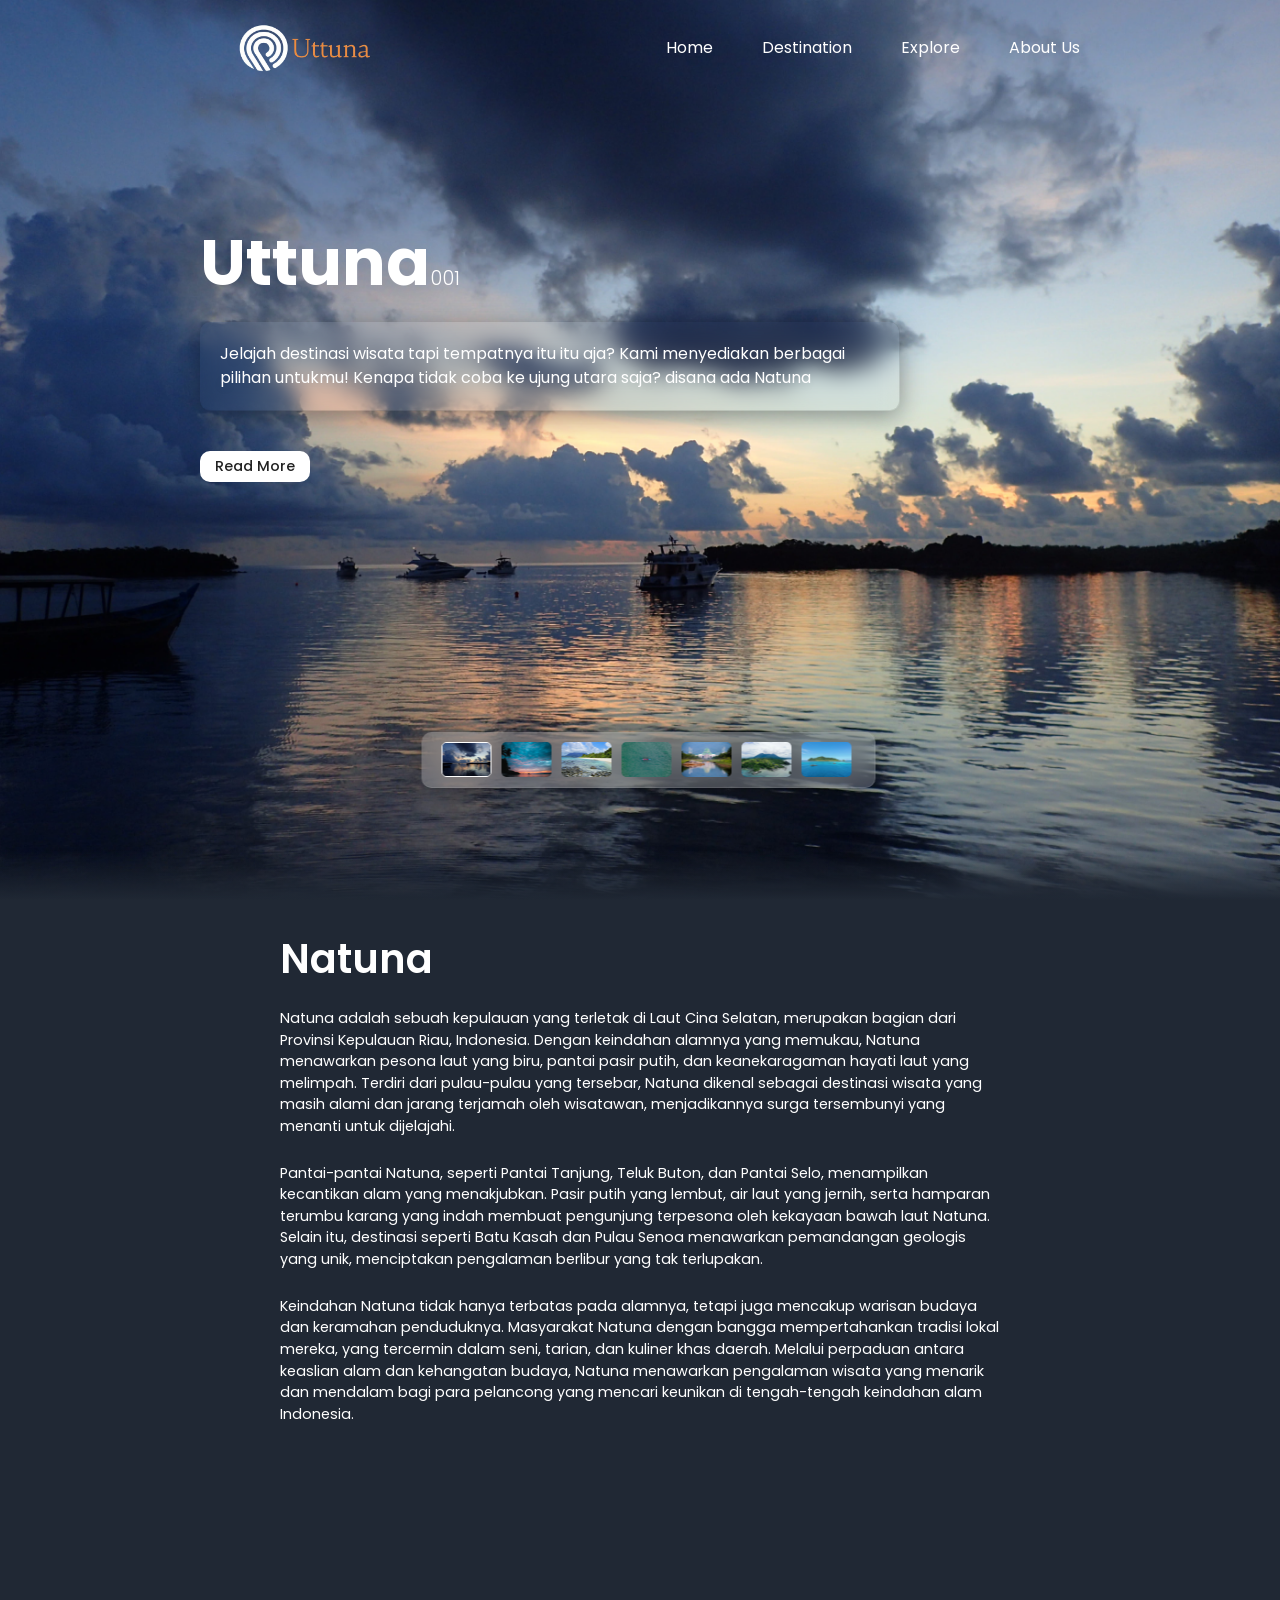
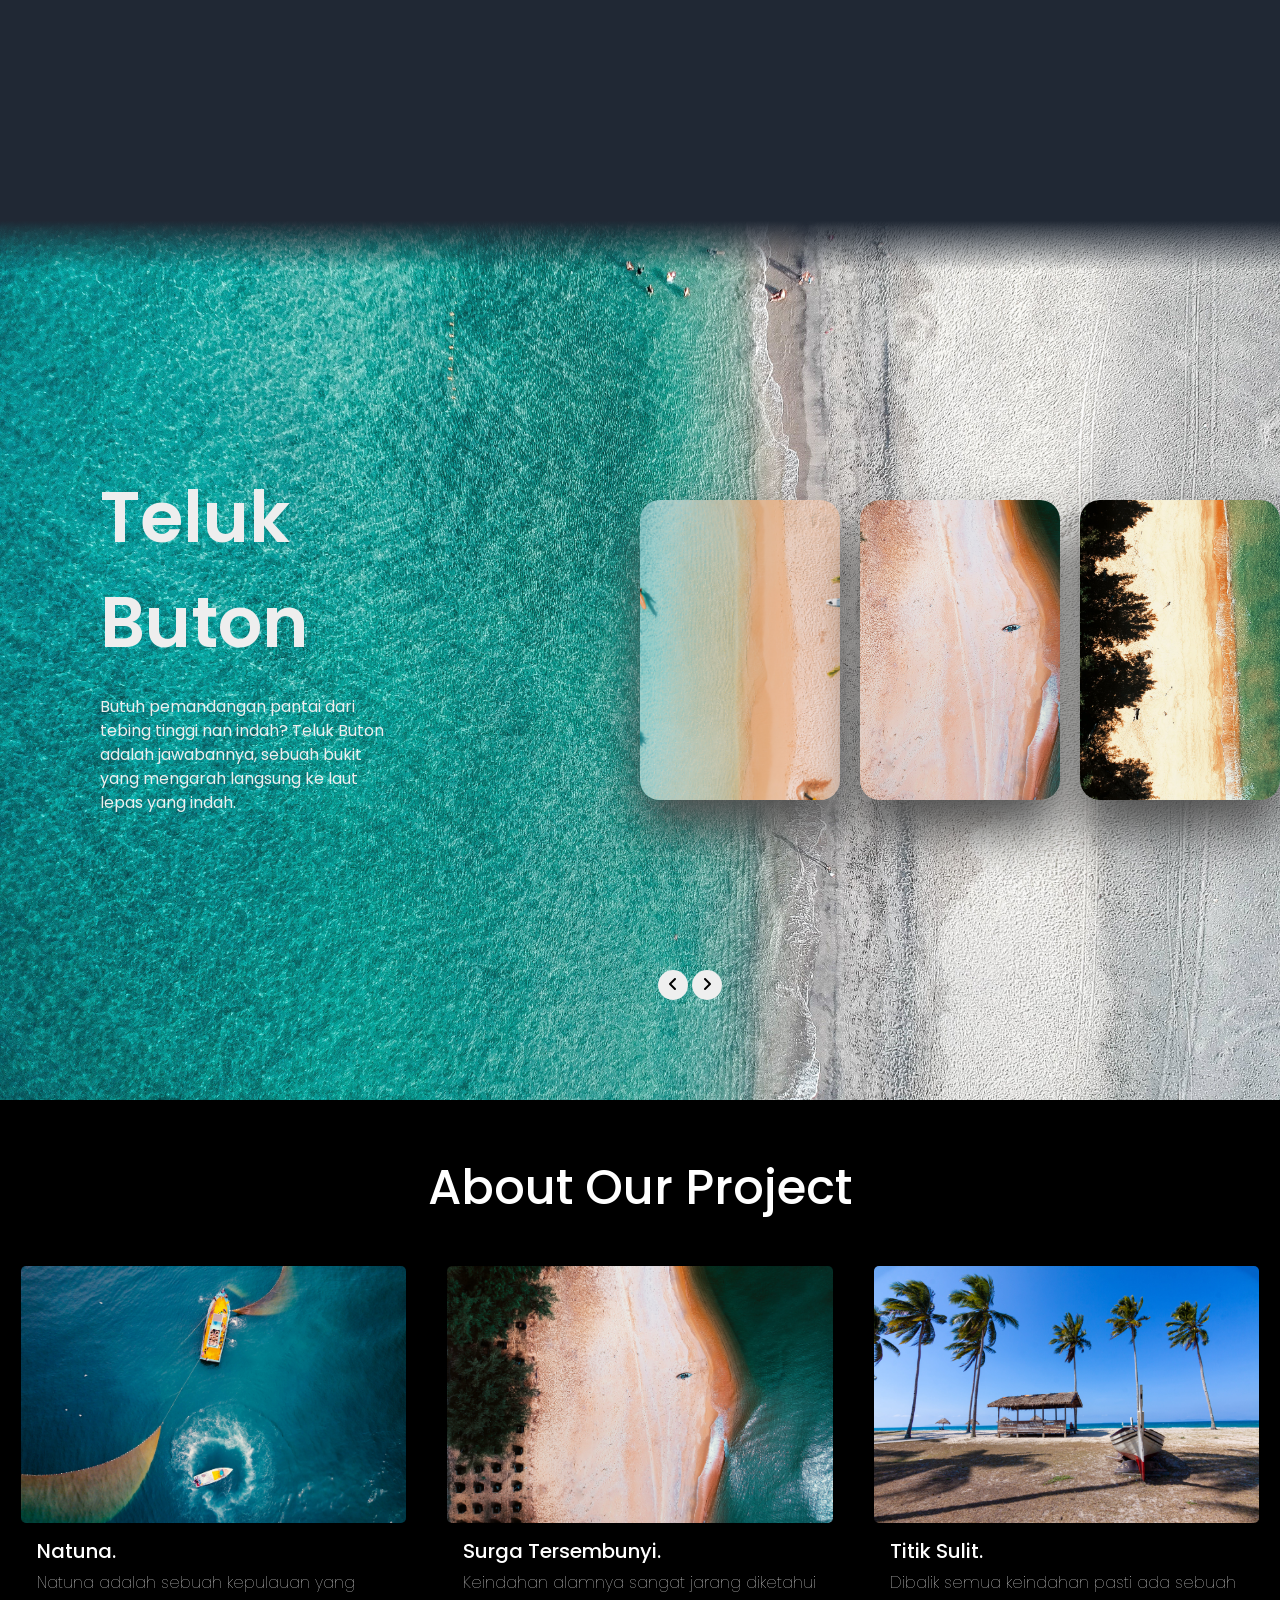
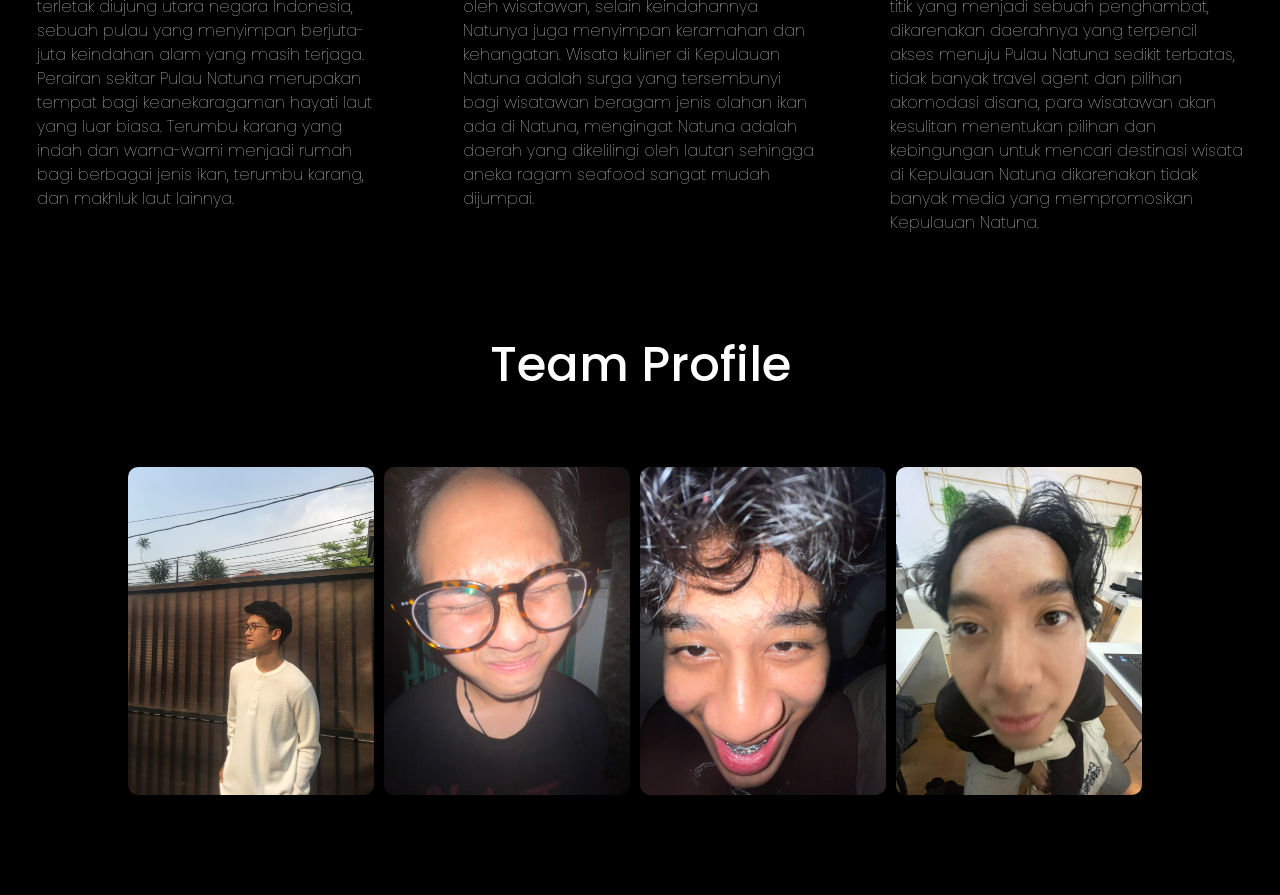
==== index.html @ 98a66346 "ubah button destination" ====
<!DOCTYPE html>
<html lang="en">
  <head>
    <meta charset="UTF-8" />
    <meta http-equiv="X-UA-Compatible" content="IE=edge" />
    <meta name="viewport" content="width=device-width, initial-scale=1.0" />
    <link href="CSS/style.css" rel="stylesheet" />
    <link rel="stylesheet" href="./CSS/destination.css" />
    <link rel="stylesheet" href="./CSS/aboutUs.css" />
    <link
      rel="stylesheet"
      href="https://unicons.iconscout.com/release/v4.0.8/css/line.css"
    />
    <link rel="stylesheet" href="CSS/swiper-bundle.min.css" />
    <link
      href="https://cdn.jsdelivr.net/npm/bootstrap@5.3.2/dist/css/bootstrap.min.css"
      rel="stylesheet"
      integrity="sha384-T3c6CoIi6uLrA9TneNEoa7RxnatzjcDSCmG1MXxSR1GAsXEV/Dwwykc2MPK8M2HN"
      crossorigin="anonymous"
    />
    <!-- Font Alfath -->
    <link
      href="https://fonts.googleapis.com/css2?family=Poppins:wght@200;300;500;700&display=swap"
      rel="stylesheet"
    />
    <!-- Font -->
    <!-- Icon Alfath -->
    <link
      rel="stylesheet"
      href="https://cdnjs.cloudflare.com/ajax/libs/font-awesome/6.4.2/css/all.min.css"
    />
    <!--Icon  -->

    <title>Document</title>
  </head>
  <body>
    <container>
      <header>
        <div class="nav-bar">
          <a href="" class="logo"><img src="./img/logo.png" /></a>
          <div class="navigation">
            <div class="nav-items">
              <i class="uil uil-times nav-close-btn"></i>
              <a href="#"><i class="uil uil-home"></i>Home</a>
              <a href="#about2"><i class="uil uil-compass"></i>Destination</a>
              <a href="#"
                ><i class="uil uil-document-layout-left"></i>Explore</a
              >
              <a href="#about3"><i class="uil uil-info-circle"></i>About Us</a>
            </div>
          </div>
          <i class="uil uil-apps nav-menu-btn"></i>
        </div>
      </header>

      <section class="home">
        <div class="media-icons">
          <a href=""><i class="uil uil-facebook-f"></i></a>
          <a href=""><i class="uil uil-instagram"></i></a>
          <a href=""><i class="uil uil-twitter"></i></a>
        </div>

        <div class="swiper bg-slider">
          <div class="swiper-wrapper">
            <div class="swiper-slide">
              <img src="images/GambarHome1.png" alt="" />
              <div class="text-content">
                <h2 class="title">Uttuna<span>001</span></h2>
                <p>
                  Jelajah destinasi wisata tapi tempatnya itu itu aja? Kami
                  menyediakan berbagai pilihan untukmu! Kenapa tidak coba ke
                  ujung utara saja? disana ada Natuna
                </p>
                <button class="read-btn">
                  Read More <i class="uil uil-arrow-right"></i>
                </button>
              </div>
            </div>
            <div class="swiper-slide dark-layer">
              <img src="images/GambarHome2.png" alt="" />
              <div class="text-content">
                <h2 class="title">Uttuna<span>002</span></h2>
                <p>
                  Keajaiban Pulau Natuna Selamat datang di destinasi ajaib yang
                  tersembunyi di Indonesia, Pulau Natuna! Dikelilingi oleh
                  keindahan alam yang luar biasa, Natuna menawarkan pesona laut
                  biru yang jernih, pantai pasir putih yang memikat, dan
                  kehidupan bawah laut yang mengagumkan. Jelajahi keindahan
                  taman laut yang kaya, bersnorkeling di terumbu karang
                  warna-warni, dan nikmati matahari terbenam yang memukau di
                  sepanjang garis pantai. Natuna tidak hanya destinasi
                  pariwisata, tetapi juga surga yang menanti untuk dijelajahi
                </p>
                <button class="read-btn">
                  Read More <i class="uil uil-arrow-right"></i>
                </button>
              </div>
            </div>
            <div class="swiper-slide dark-layer">
              <img src="images/GambarHome3.png" alt="" />
              <div class="text-content">
                <h2 class="title">Uttuna<span>003</span></h2>
                <p>
                  Natuna tidak hanya dikenal karena kecantikan alamnya, tetapi
                  juga karena keanekaragaman budayanya yang kaya. Sambutlah
                  keramahan penduduk setempat yang ramah, dan temukan
                  tradisi-tradisi unik mereka melalui festival dan pertunjukan
                  lokal. Dalam perjalanan Anda, jangan lewatkan kesempatan untuk
                  mencicipi kuliner khas Natuna, yang memadukan cita rasa lezat
                  dengan bahan-bahan segar dari laut dan daratan.
                </p>
                <button class="read-btn">
                  Read More <i class="uil uil-arrow-right"></i>
                </button>
              </div>
            </div>
            <div class="swiper-slide dark-layer">
              <img src="images/GambarHome4.png" alt="" />
              <div class="text-content">
                <h2 class="title">Uttuna<span>003</span></h2>
                <p>
                  Bagi para petualang sejati, Natuna menyediakan pulau-pulau
                  terpencil yang menantang untuk dijelajahi. Trekking melalui
                  hutan belantara yang subur, menikmati pemandangan panorama
                  dari puncak bukit, atau berkemah di tepi pantai yang sunyi
                  adalah pengalaman yang tak terlupakan di Natuna. Pulau-pulau
                  terpencil ini memungkinkan Anda untuk terhubung secara
                  langsung dengan alam dan menikmati ketenangan yang sulit
                  ditemukan di tempat lain.
                </p>
                <button class="read-btn">
                  Read More <i class="uil uil-arrow-right"></i>
                </button>
              </div>
            </div>
            <div class="swiper-slide dark-layer">
              <img src="images/GambarHome5.png" alt="" />
              <div class="text-content">
                <h2 class="title">Uttuna<span>003</span></h2>
                <p>
                  Natuna memegang teguh prinsip ekowisata yang bertanggung
                  jawab. Kami berkomitmen untuk melestarikan keindahan alam dan
                  keanekaragaman hayati di wilayah ini. Dukung upaya pelestarian
                  kami dengan ikut serta dalam kegiatan-kegiatan lingkungan,
                  seperti penanaman pohon, pembersihan pantai, dan pengamatan
                  satwa liar. Dengan bersatu tangan, kita dapat menjaga Natuna
                  tetap indah untuk generasi mendatang.
                </p>
                <button class="read-btn">
                  Read More <i class="uil uil-arrow-right"></i>
                </button>
              </div>
            </div>
            <div class="swiper-slide dark-layer">
              <img src="images/GambarHome6.png" alt="" />
              <div class="text-content">
                <h2 class="title">Uttuna<span>003</span></h2>
                <p>
                  Nikmati kenyamanan dan keindahan sekaligus dengan akomodasi
                  yang berkualitas di Natuna. Berbagai pilihan penginapan, mulai
                  dari resort mewah hingga homestay yang ramah, menyediakan
                  fasilitas modern yang memanjakan pengunjung. Bangun dengan
                  pemandangan laut yang menakjubkan, dan lepaskan penat dengan
                  suasana damai pulau yang menenangkan. Natuna menawarkan
                  liburan yang tak terlupakan bagi semua jenis wisatawan.
                </p>
                <button class="read-btn">
                  Read More <i class="uil uil-arrow-right"></i>
                </button>
              </div>
            </div>
            <!-- <div class="swiper-slide dark-layer">
                        <img src="images/GambarHome7.png" alt=""/>
                            <div class="text-content">
                                <h2 class="title">Uttuna<span>003</span></h2>
                                <p>Lorem ipsum dolor sit amet consectetur adipisicing elit. Obcaecati, 
                                    repellendus doloribus quisquam iste, nemo culpa corporis debitis quam,
                                    natus quasi tempora sequi amet itaque nulla repudiandae. Eius earum eligendi dolorum!
                                </p>
                                <button class="read-btn">Read More <i class="uil uil-arrow-right"></i></button>
                            </div>
                    </div> -->
            <div class="swiper-slide dark-layer">
              <img src="images/GambarHome8.png" alt="" />
              <div class="text-content">
                <h2 class="title">Uttuna<span>003</span></h2>
                <p>
                  Natuna bukan hanya destinasi wisata yang eksotis tetapi juga
                  menjadi jembatan budaya yang menghubungkan kekayaan Timur dan
                  Barat. Terletak strategis di jalur pelayaran internasional,
                  Natuna telah menjadi pusat pertemuan berbagai budaya dari
                  berbagai belahan dunia. Ini tercermin dalam seni, musik, dan
                  tradisi lokal yang mencerminkan perpaduan harmonis antara
                  warisan maritim dan pengaruh luar. Selamatkan momen dengan
                  berfoto di titik temu Garis Khatulistiwa, mengingatkan kita
                  pada letak geografis yang unik dan menakjubkan Natuna sebagai
                  tempat yang unik dan semakin terkenal sebagai destinasi wisata
                  penuh inspirasi.
                </p>
                <button class="read-btn">
                  Read More <i class="uil uil-arrow-right"></i>
                </button>
              </div>
            </div>
          </div>
        </div>

        <div class="bg-slider-thumbs">
          <div class="swiper-wrapper thumbs-container">
            <img src="images/GambarHome1.png" class="swiper-slide" alt="" />
            <img src="images/GambarHome2.png" class="swiper-slide" alt="" />
            <img src="images/GambarHome3.png" class="swiper-slide" alt="" />
            <img src="images/GambarHome4.png" class="swiper-slide" alt="" />
            <img src="images/GambarHome5.png" class="swiper-slide" alt="" />
            <img src="images/GambarHome6.png" class="swiper-slide" alt="" />
            <!-- <img src="images/GambarHome7.png" class="swiper-slide" alt=""> -->
            <img src="images/GambarHome8.png" class="swiper-slide" alt="" />
          </div>
        </div>
      </section>

      <!--  -->
      <section class="about section">
        <h2>Natuna</h2>
        <p>
          Natuna adalah sebuah kepulauan yang terletak di Laut Cina Selatan,
          merupakan bagian dari Provinsi Kepulauan Riau, Indonesia. Dengan
          keindahan alamnya yang memukau, Natuna menawarkan pesona laut yang
          biru, pantai pasir putih, dan keanekaragaman hayati laut yang
          melimpah. Terdiri dari pulau-pulau yang tersebar, Natuna dikenal
          sebagai destinasi wisata yang masih alami dan jarang terjamah oleh
          wisatawan, menjadikannya surga tersembunyi yang menanti untuk
          dijelajahi.
        </p>

        <p>
          Pantai-pantai Natuna, seperti Pantai Tanjung, Teluk Buton, dan Pantai
          Selo, menampilkan kecantikan alam yang menakjubkan. Pasir putih yang
          lembut, air laut yang jernih, serta hamparan terumbu karang yang indah
          membuat pengunjung terpesona oleh kekayaan bawah laut Natuna. Selain
          itu, destinasi seperti Batu Kasah dan Pulau Senoa menawarkan
          pemandangan geologis yang unik, menciptakan pengalaman berlibur yang
          tak terlupakan.
        </p>

        <p>
          Keindahan Natuna tidak hanya terbatas pada alamnya, tetapi juga
          mencakup warisan budaya dan keramahan penduduknya. Masyarakat Natuna
          dengan bangga mempertahankan tradisi lokal mereka, yang tercermin
          dalam seni, tarian, dan kuliner khas daerah. Melalui perpaduan antara
          keaslian alam dan kehangatan budaya, Natuna menawarkan pengalaman
          wisata yang menarik dan mendalam bagi para pelancong yang mencari
          keunikan di tengah-tengah keindahan alam Indonesia.
        </p>
      </section>

      <!-- Destination -->
      <section id="about2" class="about2 section">
        <div class="containerA">
          <div id="slide">
            <div class="item" style="background-image: url(/img/gbr1.jpg)">
              <div class="content">
                <div class="name">Pantai Tanjung</div>
                <div class="des">
                  Pantai Tanjung adalah salah satu pantai indah di Natuna,
                  pantai yang memiliki ciri khas pasir putih dan air laut yang
                  membiru
                </div>
              </div>
            </div>
            <div class="item" style="background-image: url(/img/gbr2.jpg)">
              <div class="content">
                <div class="name">Teluk Buton</div>
                <div class="des">
                  Butuh pemandangan pantai dari tebing tinggi nan indah? Teluk
                  Buton adalah jawabannya, sebuah bukit yang mengarah langsung
                  ke laut lepas yang indah.
                </div>
              </div>
            </div>
            <div class="item" style="background-image: url(/img/gbr3.jpg)">
              <div class="content">
                <div class="name">Pantai Selo</div>
                <div class="des">
                  Pantai Selo bukan hanya sebuah nama pantai biasa, nama selo
                  diambil dari bahasa "Selow" sangat cocok buat kamu yang butuh
                  selow and chill.
                </div>
              </div>
            </div>
            <div class="item" style="background-image: url(/img/gbr4.jpg)">
              <div class="content">
                <div class="name">Batu Kasah</div>
                <div class="des">
                  Salah satu destinasi wisata geopark yang menjadi pilihan
                  ketika kamu ingnin melihat pemandangan batu indah di hias
                  dengan hamparan laut yang biru.
                </div>
              </div>
            </div>
            <div class="item" style="background-image: url(/img/gbr5.jpg)">
              <div class="content">
                <div class="name">Pulau Senoa</div>
                <div class="des">
                  Melipir sedikit dari kota Ranai dengan menggunakan boat selama
                  30 menit, anda akan menemukan pullau indah berpasir putih,
                  segera nikmati pulau ini sambil meminum air kelapa.
                </div>
              </div>
            </div>
            <div class="item" style="background-image: url(/img/gbr6.jpg)">
              <div class="content">
                <div class="name">Natuna Dive Resort</div>
                <div class="des">
                  Natuna menyimpan banyak keindahan bawah laut, diving dan
                  snorkeling adalah pilihan tepat untuk menikmati pemandangan
                  indah bawah laut Natuna.
                </div>
              </div>
            </div>
            <div class="item" style="background-image: url(/img/gbr9.jpg)">
              <div class="content">
                <div class="name">Pulau Sahi</div>
                <div class="des">
                  Sebuah pulau kecil yang tidak berpenghuni yang memiliki
                  keindahan pasir putih serta terletak ditengah lautan biru yang
                  indah.
                </div>
              </div>
            </div>
            <div class="item" style="background-image: url(/img/gbr8.jpg)">
              <div class="content">
                <div class="name">Teluk Depeh</div>
                <div class="des">
                  Bukit kapur yang memiliki pemandangan langsung kearah lepas
                  pantai dan laut biru yang Indah, paling cocok buat kamu yang
                  pengen nikmatin sore ditemenin sama sunset yang indah.
                </div>
              </div>
            </div>
            <div class="item" style="background-image: url(/img/gbr14.jpg)">
              <div class="content">
                <div class="name">Pelabuhan Penagi</div>
                <div class="des">
                  Tidak hanya pantai dan sunset yang berjodoh namun pelabuhan
                  dan sunset juga bisa bersama, di pelabuhan ini sunset bisa
                  terlihat jelas dan sangat indah.
                </div>
              </div>
            </div>
            <div class="item" style="background-image: url(/img/gbr13.jpg)">
              <div class="content">
                <div class="name">Adiwana Resort</div>
                <div class="des">
                  Adiwana merupakan salah satu resort yang ada di Natuna, sebuah
                  bangunan dengan gaya modern yang dilapisi dengan batu keramik.
                  Akan membuat liburanmu di Natuna semakin berkesan.
                </div>
              </div>
            </div>
          </div>
          <div class="buttons">
            <button id="prev"><i class="fa-solid fa-angle-left"></i></button>
            <button id="next"><i class="fa-solid fa-angle-right"></i></button>
          </div>
        </div>
      </section>
      <!-- About Us fath -->

      <!-- <section class="jumbotron">
            <div class="heading">
            <h1 class="name">Quadeva</h1>
            <h1 class="desc">Software Development Team</h1>
            <p class="jobdesc">Front-End | Back-End | Network Engineer | UI/UX Designer </p>
            </div>
            </section> -->
      <!-- End Header -->

      <!-- About Title -->
      <section id="about3" class="about3">
        <div class="containerB">
          <div class="project">
            <h1>About Our Project</h1>
          </div>
          <!-- End About Title -->

          <!-- About Background -->
          <div class="card-group bg-black">
            <div class="card bg-black text-white">
              <img src="/img/gbr6.jpg" class="card-img" alt="..." />
              <div class="card-body">
                <h5 class="card-title">Natuna.</h5>
                <p class="card-text">
                  Natuna adalah sebuah kepulauan yang terletak diujung utara
                  negara Indonesia, sebuah pulau yang menyimpan berjuta-juta
                  keindahan alam yang masih terjaga. Perairan sekitar Pulau
                  Natuna merupakan tempat bagi keanekaragaman hayati laut yang
                  luar biasa. Terumbu karang yang indah dan warna-warni menjadi
                  rumah bagi berbagai jenis ikan, terumbu karang, dan makhluk
                  laut lainnya.
                </p>
              </div>
            </div>
            <div class="card bg-black text-white">
              <img src="img/gbr4.jpg" class="card-img" alt="..." />
              <div class="card-body">
                <h5 class="card-title">Surga Tersembunyi.</h5>
                <p class="card-text">
                  Keindahan alamnya sangat jarang diketahui oleh wisatawan,
                  selain keindahannya Natunya juga menyimpan keramahan dan
                  kehangatan. Wisata kuliner di Kepulauan Natuna adalah surga
                  yang tersembunyi bagi wisatawan beragam jenis olahan ikan ada
                  di Natuna, mengingat Natuna adalah daerah yang dikelilingi
                  oleh lautan sehingga aneka ragam seafood sangat mudah
                  dijumpai.
                </p>
              </div>
            </div>
            <div class="card bg-black text-white">
              <img src="/img/gbr7.jpg" class="card-img" alt="..." />
              <div class="card-body">
                <h5 class="card-title">Titik Sulit.</h5>
                <p class="card-text">
                  Dibalik semua keindahan pasti ada sebuah titik yang menjadi
                  sebuah penghambat, dikarenakan daerahnya yang terpencil akses
                  menuju Pulau Natuna sedikit terbatas, tidak banyak travel
                  agent dan pilihan akomodasi disana, para wisatawan akan
                  kesulitan menentukan pilihan dan kebingungan untuk mencari
                  destinasi wisata di Kepulauan Natuna dikarenakan tidak banyak
                  media yang mempromosikan Kepulauan Natuna.
                </p>
              </div>
            </div>
          </div>
          <!-- About Project Ending -->

          <div class="profile">
            <h1>Team Profile</h1>
          </div>
          <div class="card-container">
            <div class="slide-container">
              <div class="slide-content">
                <div class="card-wrapper">
                  <div class="kartu">
                    <div class="image-content">
                      <span class="overlay"></span>

                      <div class="card-image">
                        <img src="img/al.jpg" alt="" class="kartu-image" />
                      </div>
                    </div>

                    <div class="card-cont">
                      <h2 class="nama">Alfath Rizanatul Ikhsan</h2>
                      <p class="deskripsi fath">
                        Project Manager | Manager muda berusia 20 tahun yang
                        sedang melaksanakan sekolah program sarjana S1 di
                        Universitas Islam Indonesia
                      </p>
                    </div>
                  </div>
                </div>
              </div>
              <div class="slide-content">
                <div class="card-wrapper">
                  <div class="kartu">
                    <div class="image-content">
                      <span class="overlay"></span>

                      <div class="card-image">
                        <img
                          src="img/1687630241199.jpg "
                          alt=""
                          class="kartu-image"
                        />
                      </div>
                    </div>

                    <div class="card-cont">
                      <h2 class="nama">Pandu Nur Afi Dewanto</h2>
                      <p class="deskripsi pandu">
                        Front-End Developer | Developer muda yang memiliki
                        kompetensi di bidang front-end, yang juga merupakan
                        seorang musisi, saat ini sedang melaksanakan program
                        sarjana S1 di Universitas Islam Indonesia
                      </p>
                    </div>
                  </div>
                </div>
              </div>
              <div class="slide-content">
                <div class="card-wrapper">
                  <div class="kartu">
                    <div class="image-content">
                      <span class="overlay"></span>

                      <div class="card-image">
                        <img
                          src="img/IMG_0891.jpg"
                          alt=""
                          class="kartu-image"
                        />
                      </div>
                    </div>

                    <div class="card-cont">
                      <h2 class="nama">Rakeen Arie Alireza</h2>
                      <p class="deskripsi raken">
                        Back-End Developer | Seorang developer muda spesialis
                        database asal Yogyakarta dan sedang melaksanakan program
                        sarjana S1 di Universitas Islam Indonesia
                      </p>
                    </div>
                  </div>
                </div>
              </div>
              <div class="slide-content">
                <div class="card-wrapper">
                  <div class="kartu">
                    <div class="image-content">
                      <span class="overlay"></span>

                      <div class="card-image">
                        <img src="img/bi.jpg" alt="" class="kartu-image" />
                      </div>
                    </div>

                    <div class="card-cont">
                      <h2 class="nama">M. Khalil Halabi</h2>
                      <p class="deskripsi abi">
                        Network Engineer | Mahasiswa Informatika spesialis
                        networking sekaligus ketua angkatan yang sedang
                        melaksanakan sekolah program sarjana S1 di Universitas
                        Islam Indonesia
                      </p>
                    </div>
                  </div>
                </div>
              </div>
            </div>
          </div>
        </div>
      </section>
    </container>

    <script src="js/swiper-bundle.min.js"></script>
    <script src="js/main.js"></script>
    <!-- Js fath -->
    <script src="/js/destination.js"></script>
    <!--  -->

    <!-- JS -->
    <script src="js/aboutUs.js"></script>
  </body>
</html>
---- CSS/style.css ----
* {
  margin: 0;
  padding: 0;
  box-sizing: border-box;
}

html{
  scroll-behavior: smooth
}

/* ==== Google Fonts ==== */
@import url("https://fonts.googleapis.com/css2?family=Poppins:ital,wght@0,100;0,200;0,300;0,400;0,500;0,600;0,700;0,800;0,900;1,100;1,200;1,300;1,400;1,500;1,600;1,700;1,800;1,900&display=swap");

/* ==== CSS Variable ==== */
:root {
  --white-color: #fff;
  --dark-color: #222;
  --body-bg-color: #fff;
  --section-bg-color: #202834;
  --navigation-item-hover-color: #637ea6;

  --text-shadow: 0 5px 25px rgba(0, 0, 0, 0.1);
  /* custom angka akhir dari 30% */
  --box-shadow: 0 5px 25px rgba(0, 0, 0, 0.363);

  --scroll-bar-color: #fff;
  --scroll-thumb-color: #282f4e;
  --scroll-thumb-hover-color: #454f6b;
}

/* ==== Scroll bar ==== */
/* bisa digunakan bisa tidak !!!!!!!!!!!!!!!! */

::-webkit-scrollbar {
  width: 11px;
  background: var(--scroll-bar-color);
}

::-webkit-scrollbar-thumb {
  width: 100%;
  background: var(--scroll-thumb-color);
  border-radius: 2em;
}

::-webkit-scrollbar-thumb:hover {
  background: var(--scroll-thumb-hover-color);
}

/* ==== Main CSS ==== */
* {
  margin: 0;
  padding: 0;
  box-sizing: border-box;
  font-family: "Poppins", sans-serif;
}

.container {
  display: flex;
  flex-direction: column;
  scroll-snap-type: y mandatory;
  overflow-y: auto;
  height: 100vh;
}

body {
  background: var(--body-bg-color);
}

/* .about section{
    scroll-snap-align: start;
    height: 100vh;
    
} */

section {
  position: relative;

  scroll-snap-align: start;

  /* tambahan untuk snap */
}

.section {
  color: var(--white-color);
  background: var(--section-bg-color);
  padding: 35px 280px;
  transition: 0.3 ease;

  /* tambahan untuk snap */
}

/* ==== Header ==== */
header {
  z-index: 999;
  position: fixed;
  width: 100%;
  height: calc(5rem + 1rem);
  top: 0;
  left: 0;
  display: flex;
  justify-content: center;
  transition: 1.5s ease;
  transition-property: height, background;
}

header.sticky {
  height: calc(2.5rem + 1rem);
  -webkit-backdrop-filter: blur(20px);
  backdrop-filter: blur(20px);
  border-bottom: 1px solid rgba(0, 0, 0, 0.1);
}

header .nav-bar {
  position: relative;
  width: 100%;
  display: flex;
  align-items: center;
  justify-content: space-between;
  padding: 0 200px;
  transition: 0.3s ease;
}
/* ubah di media queries menjadi ada */
.nav-close-btn {
  display: none;
}

.nav-menu-btn {
  display: none;
}

.nav-bar .logo img {
  height: 100px;
}

.nav-bar .logo {
  color: var(--dark-color);
  font-size: 1.8em;
  font-weight: 600;
  letter-spacing: 2px;
  text-transform: uppercase;
  text-decoration: none;
  text-shadow: var(--text-shadow);
}

/* ubah di media queries menjadi putih */
.navigation .nav-items a {
  color: var(--white-color);
  font-size: 1em;
  text-decoration: none;
  text-shadow: var(--text-shadow);
  cursor: pointer;
  transform: translateY(0);
  transition: 0.3s ease;
}

.navigation .nav-items a:hover {
  color: rgba(13, 112, 234, 0.898);
  /* tidak bisa */
  transform: translateX(2px);
  text-shadow: 0 5px 25px rgba(0, 0, 0, 0.1);
  transition: 0.3s ease; /* Tambahkan 's' setelah 0.3 */
}

.navigation .nav-items a i {
  display: none;
}

.navigation .nav-items a:not(:last-child) {
  margin-right: 45px;
}

/* ==== Home ==== */
.home {
  min-height: 100vh;
  /* ubah */
  height: 100vh;
  /* scroll-snap-align: start; */
}

.home:before {
  z-index: 888;
  content: "";
  position: absolute;
  width: 100%;
  height: 50px;
  bottom: 0;
  left: 0;
  background: linear-gradient(transparent, var(--section-bg-color));
}

/* ==== Background slider ==== */
.bg-slider {
  z-index: 777;
  position: relative;
  width: 100%;
  min-height: 100vh;
}

.bg-slider .swiper-slide {
  position: relative;
  width: 100%;
  height: 100vh;
}

.bg-slider .swiper-slide img {
  width: 100%;
  height: 100vh;
  object-fit: cover;
  background-position: center;
  background-size: cover;
  pointer-events: none;
}

.swiper-slide .text-content {
  position: absolute;
  top: 25%;
  color: var(--white-color);
  margin: 0 200px;
  transition: 0.3s ease;
}

.swiper-slide .text-content .title {
  font-size: 4em;
  font-weight: 700;
  text-shadow: var(--text-shadow);
  margin-bottom: 20px;
  transform: translateY(-50px);
  opacity: 0;
}

.swiper-slide-active .text-content .title {
  transform: translateY(0);
  opacity: 1;
  transition: 1s ease;
  transition-delay: 0.3s;
  transition-property: transform, opacity;
}

.swiper-slide .text-content .title span {
  font-size: 0.3em;
  font-weight: 300;
}

.swiper-slide .text-content p {
  max-width: 700px;
  background: rgba(255, 255, 255, 0, 1);
  -webkit-backdrop-filter: blur(10px);
  backdrop-filter: blur(10px);
  text-shadow: var(--text-shadow);
  padding: 20px;
  border-radius: 10px;
  border-bottom: 1px solid rgba(0, 0, 0, 0.1);
  border-right: 1px solid rgba(0, 0, 0, 0.1);
  box-shadow: var(--box-shadow);
  transform: translateX(-80px);
  opacity: 0;
}

.swiper-slide-active .text-content p {
  transform: translateX(0);
  opacity: 1;
  transition: 1s ease;
  transition-delay: 0.3s;
  transition-property: transform, opacity;
}

.swiper-slide .text-content .read-btn {
  border: none;
  outline: none;
  background: var(--white-color);
  color: var(--dark-color);
  font-size: 0.9em;
  font-weight: 500;
  padding: 5px 15px;
  display: flex;
  align-items: center;
  margin-top: 40px;
  border-radius: 10px;
  cursor: pointer;
  transform: translateX(50px);
  opacity: 0;
}

.swiper-slide-active .text-content .read-btn {
  transform: translateX(0);
  opacity: 1;
  transition: 1s ease;
  transition-delay: 0.3s;
  transition-property: transform, opacity;
}

.swiper-slide .text-content .read-btn i {
  font-size: 1.6em;
  transition: 0.3s ease;
}

.swiper-slide .text-content .read-btn:hover i {
  transform: translateX(5px);
}

.dark-layer:before {
  content: "";
  position: absolute;
  width: 100%;
  height: 100vh;
  top: 0;
  left: 0;
  background: rgba(0, 0, 0, 0.2);
}

.bg-slider-thumbs {
  z-index: 777;
  position: absolute;
  bottom: 7em;
  left: 50%;
  transform: translateX(-50%);
  transition: 0.3s ease;
}

.thumbs-container {
  /* custom */
  background: rgba(255, 255, 255, 0.2);
  /* custom */
  -webkit-backdrop-filter: blur(10px);
  backdrop-filter: blur(10px);
  /* custom 3px jadi 1px */
  padding: 10px 1px;
  /* custom */
  padding-left: 15px;
  border-radius: 10px;
  border-bottom: 1px solid rgba(255, 255, 255, 0.1);
  border-right: 1px solid rgba(255, 255, 255, 0.1);
  box-shadow: var(--box-shadow);
  align-content: center;
}

.thumbs-container img {
  width: 50px;
  height: 35px;
  margin: 0 5px;
  border-radius: 5px;
  cursor: pointer;
  transition: 0.4s ease;
}

.thumbs-container img:hover {
  transform: translateY(-3px);
  transition: 0.4s ease;
}

.swiper-slide-thumb-active {
  border: 1px solid var(--white-color);
}

/* Tambahkan ini untuk memberikan style pada thumbnail yang aktif */
.swiper-slide-thumb-active img {
  border: 1px solid var(--white-color);
}

/* ==== Media icons ==== */
.media-icons {
  z-index: 999;
  position: absolute;
  display: flex;
  flex-direction: column;
  top: 50%;
  transform: translateY(-50%);
  margin-left: 90px;
}

.media-icons a {
  color: var(--white-color);
  font-size: 1.7em;
  margin: 10px 0;
}

/* ==== About section ==== */
/* custom */
.about {
  height: 100vh;
  /* scroll-snap-align: start; */
}

.about h2 {
  font-size: 3em;
  font-weight: 600;
}

.about p {
  margin: 25px 0;
}

/* ==== Media queries (max-width: 1100px) ==== */
@media screen and (max-width: 1100px) {
  header .nav-bar {
    padding: 0 50px;
  }

  .section {
    color: var(--white-color);
    background: var(--section-bg-color);
    padding: 25px 50px;
    transition: 0.3s ease;
  }

  .media-icons {
    right: 0;
    margin-right: 50px;
  }

  .swiper-slide.text-content {
    margin: 0 120px 0 50px;
  }

  .bg-slider-thumbs {
    bottom: 3em;
  }

  .nav-menu-btn {
    display: block;
    color: var(--white-color);
  }

  .nav-close-btn {
    display: block;
    color: var(--dark-color);
    position: absolute;
    top: 0;
    right: 0;
    font-size: 1.3em;
    margin: 10px;
    cursor: pointer;
    transition: 0.3 ease;
  }

  .navigation {
    z-index: 99999;
    position: fixed;
    width: 100%;
    height: 100vh;
    top: 0;
    left: 0;
    background: rgba(0, 0, 0, 0.25);
    display: flex;
    justify-content: center;
    align-items: center;
    visibility: hidden;
    opacity: 0;
  }

  .navigation.active {
    transition: 0.3s ease;
    visibility: visible;
    opacity: 1;
  }

  .navigation .nav-items {
    position: relative;
    background: var(--white-color);
    width: 400px;
    max-width: 400px;
    display: grid;
    place-content: center;
    margin: 20px;
    padding: 40px;
    border-radius: 20px;
    box-shadow: var(--box-shadow);
    transform: translateY(-200px);
    transition: 0.3s ease;
  }

  .navigation.active .nav-items {
    transform: translateY(0);
  }

  .navigation .nav-items a {
    color: var(--dark-color);
    font-size: 0.7em;
    margin: 20px 35px;
    transition: 0.3s ease;
  }

  .navigation .nav-items a:hover {
    color: var(--navigation-item-hover-color);
    transition: 0.3s ease;
  }

  .navigation .nav-items a i {
    display: inline-block;
    color: var(--dark-color);
    font-size: 1em;
    margin: 15px 50px;
    transition: 0.3s ease;
  }

  .swiper-slide .text-content .read-btn {
    font-size: 0.9em;
    padding: 5px 15px;
  }

  /* .navigation .nav-items a i{
        color: var(--dark-color);
    } */

  .navigation .nav-items {
    display: inline-block;
    font-size: 1.3em;
    margin-right: 5px;
  }
}

/* ==== Media queries (max-width: 785px) ==== */
@media screen and (max-width: 785px) {
  header .nav-bar {
    padding: 25px 20px;
  }

  .section {
    padding: 25px 20px;
  }

  .media-icons {
    margin-right: 20px;
  }

  .media-icons a {
    font-size: 1.5em;
  }

  .swiper-slide .text-content {
    margin: 0 70px 0 20px;
  }

  .swiper-slide .text-content .title {
    font-size: 3em;
  }

  .swiper-slide .text-content .title span {
    font: 0.35em;
  }

  .swiper-slide .text-content p {
    font-size: 0.9em;
  }

  .nav-menu-btn {
    display: block;
    color: var(--white-color);
  }

  .nav-close-btn {
    display: block;
    color: var(--dark-color);
    position: absolute;
    top: 0;
    right: 0;
    font-size: 1.3em;
    margin: 10px;
    cursor: pointer;
    transition: 0.3 ease;
  }

  .navigation {
    z-index: 99999;
    position: fixed;
    width: 100%;
    height: 100vh;
    top: 0;
    left: 0;
    background: rgba(0, 0, 0, 0.25);
    display: flex;
    justify-content: center;
    align-items: center;
    visibility: hidden;
    opacity: 0;
    /* transition: 0.3s ease; */
  }

  .navigation.active {
    transition: 0.3s ease;
    visibility: visible;
    opacity: 1;
  }

  .navigation .nav-items {
    position: relative;
    background: var(--white-color);
    width: 400px;
    max-width: 400px;
    display: grid;
    place-content: center;
    margin: 20px;
    padding: 40px;
    border-radius: 20px;
    box-shadow: var(--box-shadow);
    transform: translateY(-200px);
    transition: 0.3s ease;
  }

  .navigation.active .nav-items {
    transform: translateY(0);
  }

  .navigation .nav-items a {
    color: var(--dark-color);
    font-size: 0.7em;
    margin: 20px 35px;
    transition: 0.3s ease;
  }

  .navigation .nav-items a:hover {
    color: var(--navigation-item-hover-color);
    transition: 0.3s ease;
  }

  .navigation .nav-items a i {
    display: inline-block;
    color: var(--dark-color);
    font-size: 1em;
    margin: 15px 50px;
    transition: 0.3s ease;
  }

  .swiper-slide .text-content .read-btn {
    font-size: 0.9em;
    padding: 5px 15px;
  }

  /* .navigation .nav-items a i{
        color: var(--dark-color);
    } */

  .navigation .nav-items {
    display: inline-block;
    font-size: 1.3em;
    margin-right: 5px;
  }
}

/* ==== Navigation Menu ==== */

/* .nav-menu-btn{
    display: block;
    color: var(--white-color);
    font-size: 1.5em;
    cursor: pointer;
}

.nav-close-btn{
    display: block;
    color: var(--dark-color);
    position: absolute;
    top: 0;
    right: 0;
    font-size: 1.3em;
    margin: ;
}

.navigation{
    z-index: 99999;
    position: fixed;
    width: 100%;
    top: 0;
    left: 0;
    background: rgba(0, 0, 0, 0.25);
    display: flex;
    justify-content: center;
    align-items: center;

}

.navigation .nav-items{
    position: relative;
    background: var(--white-color);
    width: 400px;
    max-width: 400px;
    display: grid;
    place-content: center;
    margin: 20px;
    padding: 40px;
    border-radius: 20px;
    box-shadow: var(--box-shadow);

}

.navigation .nav-items a{
    color: var(--dark-color);
    font-size: 1em;
    margin: 15px 50px;
    transition: 0.3s ease;
} */

/* 54.30 */

/* ==== About section ==== */

.about h2 {
  font-size: 2.5em;
}

.about p {
  font-size: 0.9em;
}
/* swiper image */
---- CSS/destination.css ----
body {
  background-color: white;
  /* overflow: hidden; */
  font-family: "Poppins", sans-serif;
}
.containerA {
  position: absolute;
  left: 50%;
  top: 50%;
  transform: translate(-50%, -50%);
  width: 100%;
  height: 100%;
  padding: 50px;
  background-color: white;
  /* box-shadow: 0 30px 50px #dbdbdd; */
  overflow: hidden;
}
#slide {
  width: max-content;
  margin-top: 50px;
}
.item {
  width: 200px;
  height: 300px;
  background-position: 50% 50%;
  display: inline-block;
  transition: 0.5s;
  background-size: cover;
  position: absolute;
  z-index: 1;
  top: 50%;
  transform: translate(0, -50%);
  border-radius: 20px;
  box-shadow: 0 30px 50px #505050;
}
.item:nth-child(1),
.item:nth-child(2) {
  left: 0;
  top: 0;
  transform: translate(0, 0);
  border-radius: 0;
  width: 100%;
  height: 100%;
  box-shadow: none;
}
.item:nth-child(3) {
  left: 50%;
}
.item:nth-child(4) {
  left: calc(50% + 220px);
}
.item:nth-child(5) {
  left: calc(50% + 440px);
}

.item:nth-child(6) {
  left: calc(50% + 660px);
  opacity: 0;
}

.item:nth-child(7) {
  left: calc(50% + 880px);
}

.item:nth-child(8) {
  left: calc(50% + 1100px);
}

.item:nth-child(9) {
  left: calc(50% + 1320px);
}

.item:nth-child(10) {
  left: calc(50% + 1540px);
  opacity: 0;
}

.item .content {
  position: absolute;
  top: 50%;
  left: 100px;
  width: 300px;
  text-align: left;
  padding: 0;
  color: #eee;
  transform: translate(0, -50%);
  display: none;
}

.item:nth-child(2) .content {
  display: block;
  z-index: 11111;
}
.item .name {
  font-size: 70px;
  font-weight: 600;
  opacity: 0;
  animation: showcontent 1s ease-in-out 1s 1 forwards;
}
.item .des {
  margin: 20px 0;
  opacity: 0;
  animation: showcontent 1s ease-in-out 0.3s 1 forwards;
}
.item .button {
  padding: 10px 20px;
  border: none;
  opacity: 0;
  animation: showcontent 1s ease-in-out 0.6s 1 forwards;
}
.about2 {
  height: 100vh;
}
.about2::before {
  content: "";
  position: absolute;
  top: 0;
  left: 0;
  width: 100%;
  height: 70px;
  background: linear-gradient(
    to top,
    transparent,
    rgba(255, 255, 255, 0) 0%,
    #202834 70%
  );
  z-index: 3;
}
@keyframes showcontent {
  from {
    opacity: 0;
    transform: translate(0, 100px);
    filter: blur(33px);
  }
  to {
    opacity: 1;
    transform: translate(0, 0);
    filter: blur(0);
  }
}
.buttons {
  position: absolute;
  bottom: 100px;
  z-index: 222222;
  text-align: center;
  width: 100%;
}
.buttons button {
  width: 30px;
  height: 30px;
  border-radius: 50%;
  border: rgb(169, 166, 166);
  transition: 0.5s;
}
.buttons button:hover {
  background-color: transparent;
  backdrop-filter: blur(2px);
  opacity: 0.8;
}

@media (max-width: 768px) {
  #slide .item .content .name {
    font-size: 50px;

    margin-bottom: 300px;
  }
  #slide .item .content .des {
    font-size: 13px;
    padding-top: 100px;
  }
  .buttons {
    bottom: 5%;
    left: 40%;
  }
}
---- CSS/aboutUs.css ----
/* Your existing CSS code */

/* * {
  margin: 0;
  padding: 0;
  box-sizing: border-box;
} */
.containerB {
  background-color: black;
}
.about3 {
  background-color: black;
  padding-top: 35px;
}
element.card-body {
  background-color: black;
  color: rgb(18, 18, 18);
}
body {
  overflow-y: auto;
  background-color: black;
  font-family: "Poppins", sans-serif;
  margin: 0;
  padding: 0;
}

/* .jumbotron {
  width: 100%;
  height: 75vh;
  background-image: url(/img/gbr3.jpg);
  background-size: cover;
  display: flex;
}

.heading {
  display: flex;
  flex-direction: column;
  align-self: center;
  padding-bottom: 1px;
}

.name {
  font-family: "Poppins", sans-serif;
  font-weight: 700;
  font-size: 7em;
  color: white;
  margin-left: 80px;
  margin-bottom: 5px;
  transition: all 0.2s ease-in;
}

.name:hover {
  color: white;
  text-shadow: 0 0px 50px #ffffff;
  transition: all 0.5s ease-in;
}

.desc {
  font-family: "Poppins", sans-serif;
  font-weight: 400;
  font-style: normal;
  font-size: 5em;
  color: white;
  margin-left: 80px;
  margin-bottom: 5px;
}

.jobdesc {
  font-family: "Poppins", sans-serif;
  color: white;
  margin-top: 30px;
  margin-left: 80px;
  margin-right: 80px;
  margin-bottom: 7rem;
  font-size: 1em;
  font-style: normal;
  font-weight: 400;
} */

.project {
  height: 10vh;
  background-color: black;
  display: flex;
  justify-content: space-around;
  align-items: center;
  /* custom */
  padding-top: 40px;
  padding-bottom: 20px;
  margin-top: 0px;
  margin-bottom: 20px;
}

.project h1 {
  font-family: "Poppins", sans-serif;
  font-weight: 500;
  font-size: 3em;
  color: white;
  margin-bottom: 5px;
  transition: all 0.2s ease-in;
  text-align: center;
  /* pandu */
  padding-top: 30px;
  padding-bottom: 30px;
}

.card {
  background-color: black;
  padding: 20px;
  overflow: hidden;
  border-radius: 20px;
  transition: transform 0.8s;
}

.card img {
  object-fit: cover;
}

/* .card-group {
  background-color: black;
  color: black;
} */

.card:hover {
  transform: scale(1.1);
}

.card-body {
  font-family: "Poppins", sans-serif;
  font-weight: 100;
  font-style: normal;
  color: white;
}

.card img {
  object-fit: cover;
  max-width: 100%;
  max-height: 100%;
}

.profile {
  height: 15vh;
  background-color: black;
  color: #ffffff;
  display: flex;
  justify-content: space-around;
  align-items: center;
  margin-top: 40px;
  margin-bottom: 20px;
}

.profile h1 {
  font-family: "Poppins", sans-serif;
  font-weight: 500;
  font-size: 3em;
  color: white;
  margin-bottom: 30px;
  transition: all 0.2s ease-in;
  text-align: center;
}

.card-container {
  width: 80%;
  margin: auto;
  overflow: hidden;
  padding-bottom: 100px;
}

.slide-container {
  display: flex;
  width: 100%;
  transition: transform 0.5s ease-in-out;
}

.slide-content {
  width: 25%;
  box-sizing: border-box;
  margin-right: 10px;
}

.card-wrapper {
  width: 100%;
  float: left;
}

.kartu {
  position: relative;
  overflow: hidden;
}

.image-content {
  position: relative;
}

.overlay {
  position: absolute;
  top: 0;
  left: 0;
  width: 100%;
  height: 100%;
  background: rgba(0, 0, 0, 0.5);
  opacity: 0;
  transition: opacity 0.5s;
}

.card-image img {
  width: 100%;
  height: auto;
  border-radius: 10px;
}

.card-cont {
  position: absolute;
  bottom: 0;
  left: 0;
  padding: 50px;
  color: #fff;
  transform: translateY(100%);
  transition: transform 0.5s;
}

.nama {
  margin: 0;
  font-size: 1.5em;
}

.deskripsi {
  margin: 0;
  font-size: 1em;
}

.deskripsi.fath{
  font-size: 0.8em;
}

.deskripsi.pandu{
  font-size: 0.8em;
}

.deskripsi.raken{
  font-size: 0.8em;
}

.deskripsi.abi{
  font-size: 0.8em;
}

.kartu:hover .overlay {
  opacity: 1;
}

.kartu:hover .card-cont {
  transform: translateY(0);
}

@media (max-width: 768px) {
  .kartu:hover .card-cont {
    display: none;
  }
}
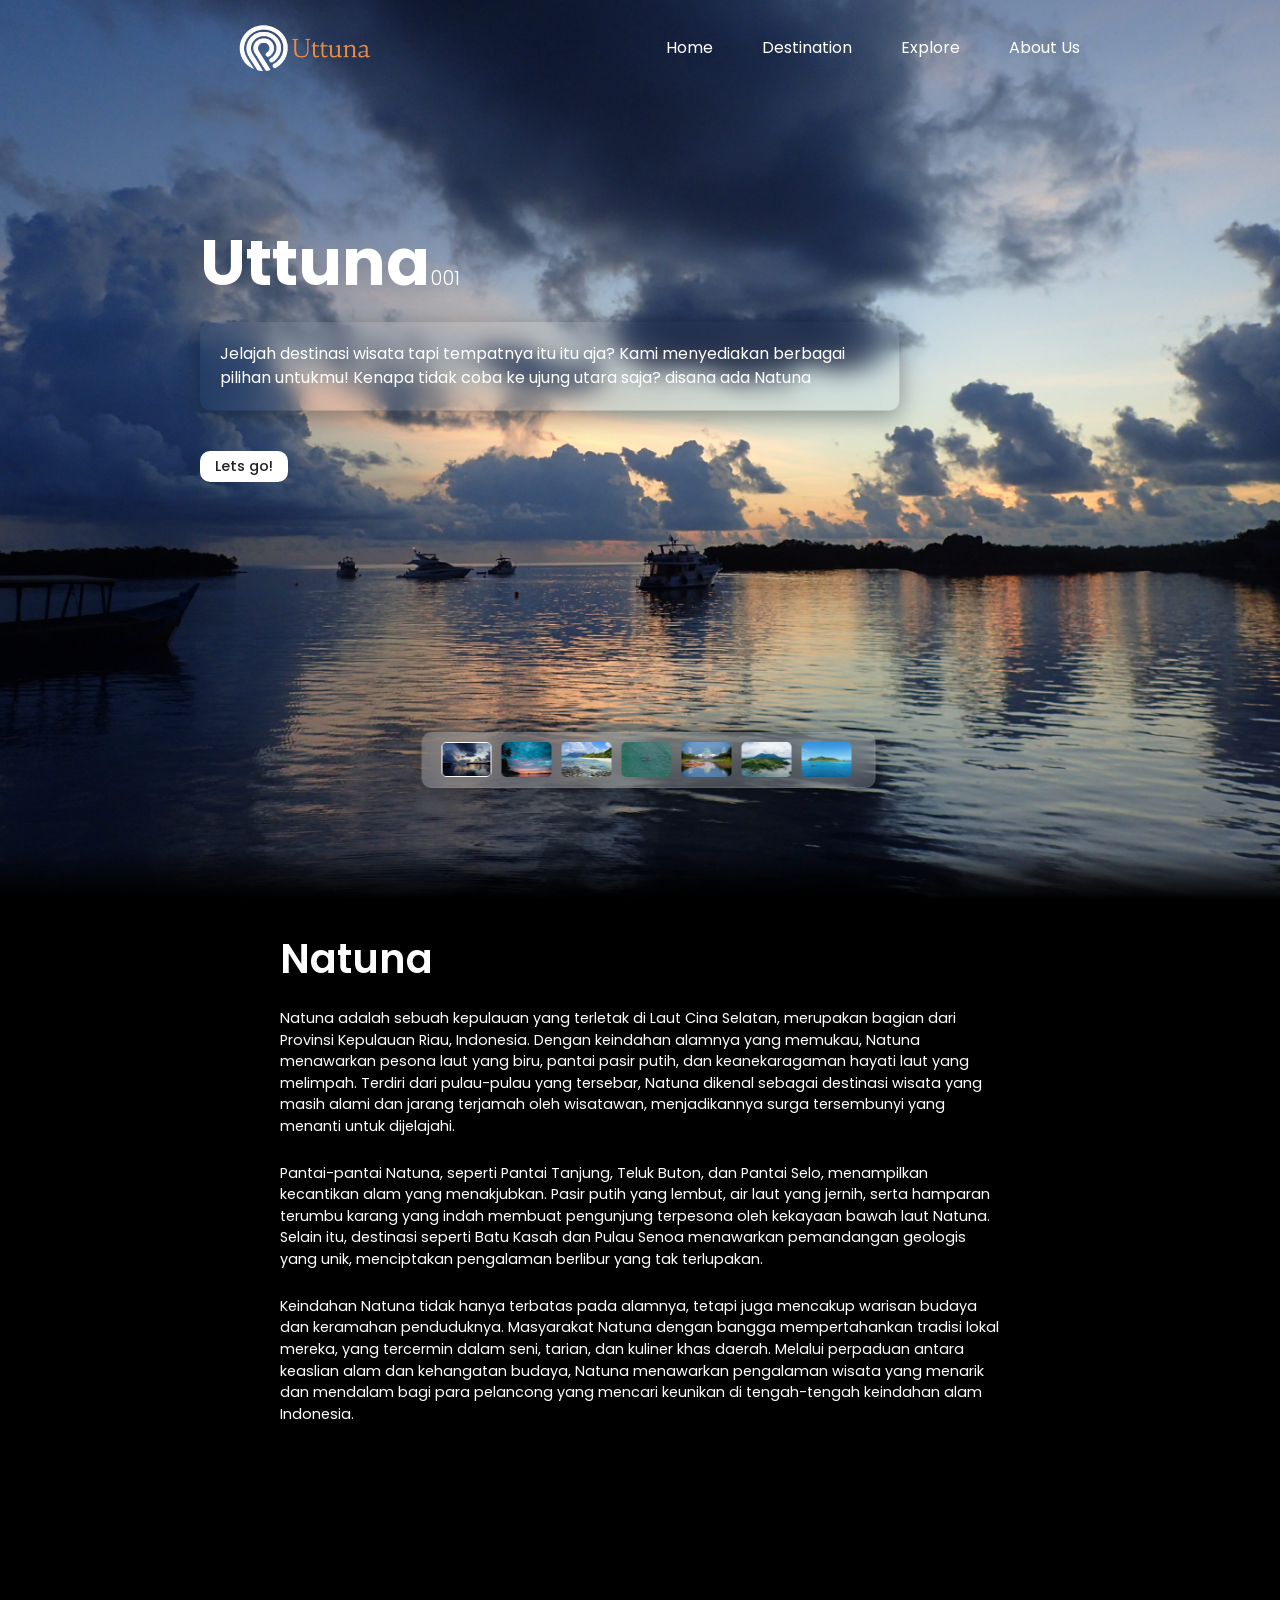
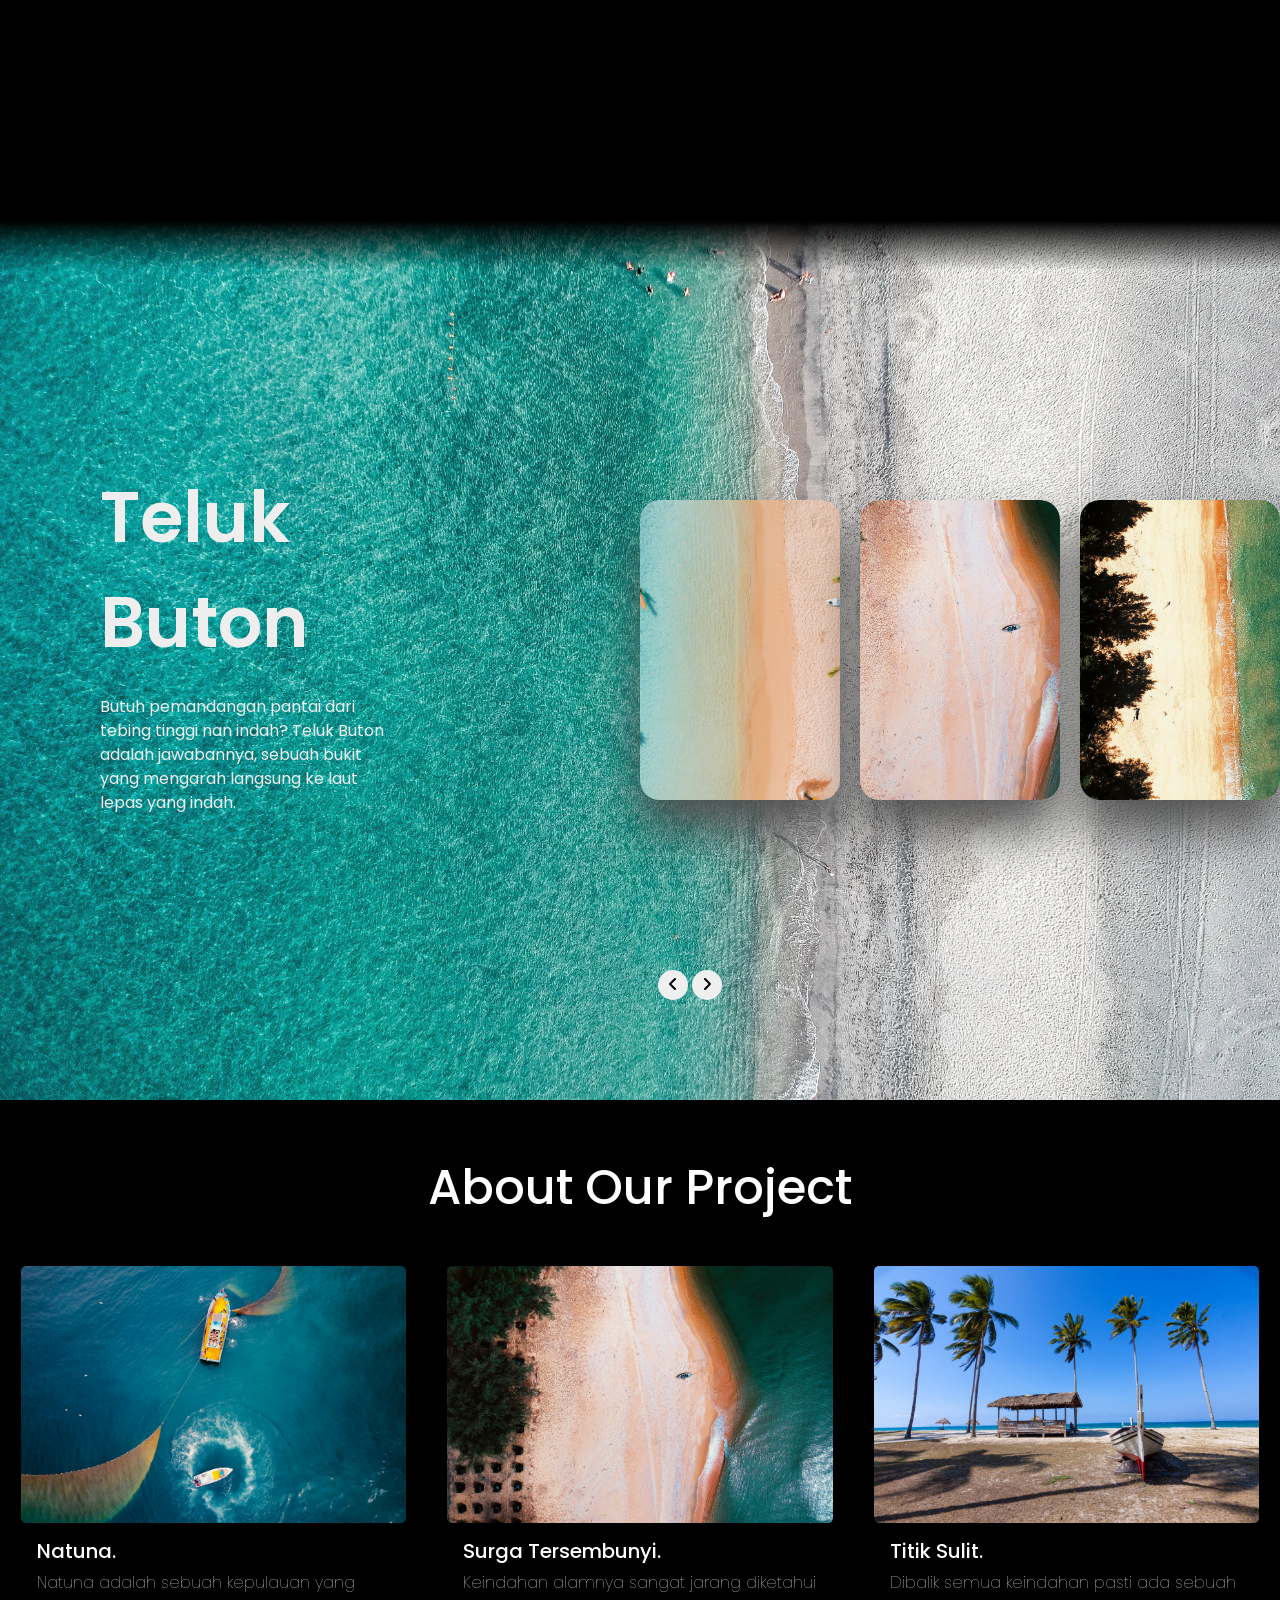
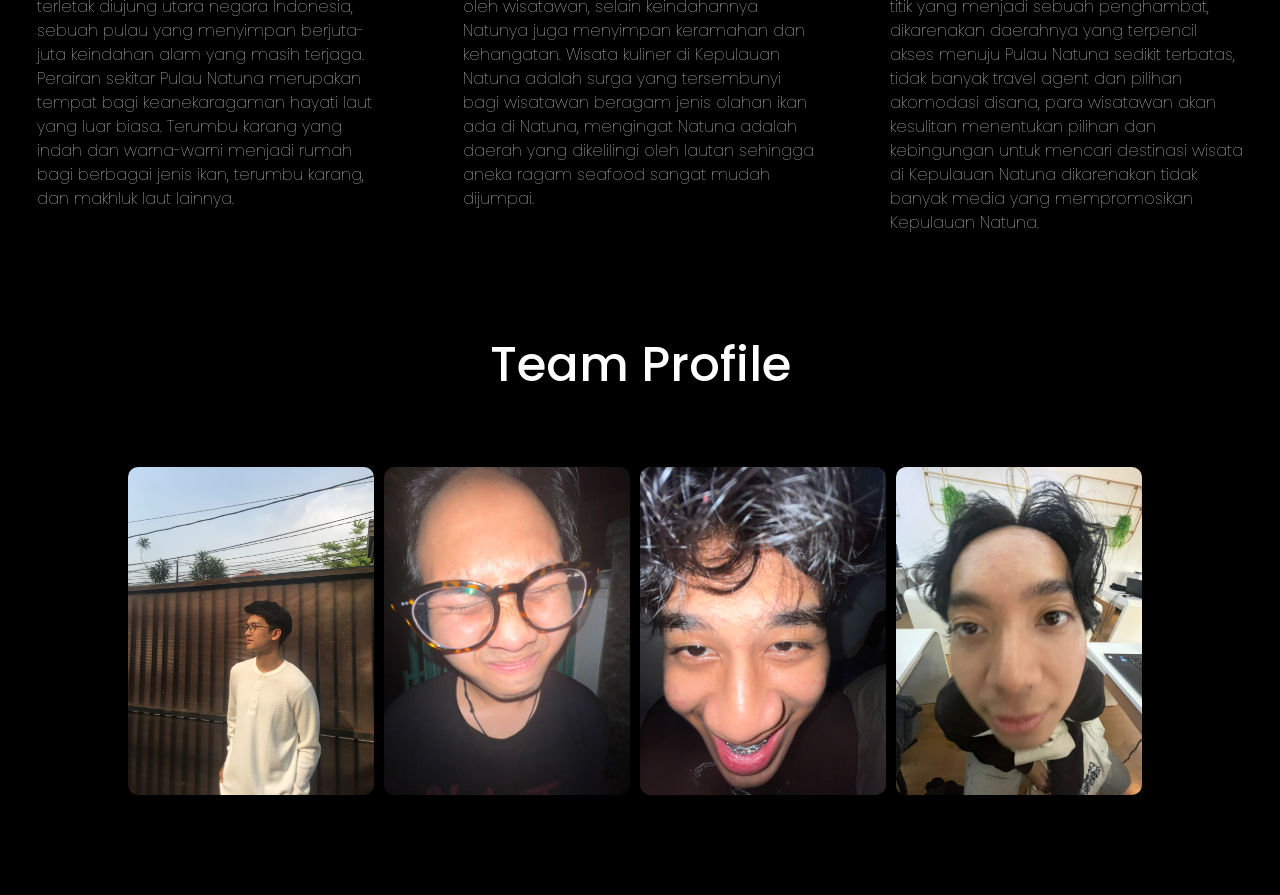
==== commit 59cce6f1: "mengubah button home, mengubah warna section, mengubah warna gradasi fade, mengubah warna scroll da " ====
--- a/index.html
+++ b/index.html
@@ -54,10 +54,10 @@
       </header>
 
       <section class="home">
-        <div class="media-icons">
+        <!-- <div class="media-icons">
           <a href=""><i class="uil uil-facebook-f"></i></a>
           <a href=""><i class="uil uil-instagram"></i></a>
-          <a href=""><i class="uil uil-twitter"></i></a>
+          <a href=""><i class="uil uil-twitter"></i></a> -->
         </div>
 
         <div class="swiper bg-slider">
@@ -72,7 +72,7 @@
                   ujung utara saja? disana ada Natuna
                 </p>
                 <button class="read-btn">
-                  Read More <i class="uil uil-arrow-right"></i>
+                  Lets go! <i class="uil uil-arrow-right"></i>
                 </button>
               </div>
             </div>
--- a/CSS/style.css
+++ b/CSS/style.css
@@ -23,9 +23,13 @@
   /* custom angka akhir dari 30% */
   --box-shadow: 0 5px 25px rgba(0, 0, 0, 0.363);
 
-  --scroll-bar-color: #fff;
+  /* --scroll-bar-color: #fff;
   --scroll-thumb-color: #282f4e;
-  --scroll-thumb-hover-color: #454f6b;
+  --scroll-thumb-hover-color: #454f6b; */
+
+  --scroll-bar-color: rgb(80, 80, 80);
+  --scroll-thumb-color: #121212;
+  --scroll-thumb-hover-color: #000000;
 }
 
 /* ==== Scroll bar ==== */
@@ -154,7 +158,7 @@
 }
 
 .navigation .nav-items a:hover {
-  color: rgba(13, 112, 234, 0.898);
+  color: rgba(234, 124, 13, 0.898);
   /* tidak bisa */
   transform: translateX(2px);
   text-shadow: 0 5px 25px rgba(0, 0, 0, 0.1);
@@ -185,7 +189,7 @@
   height: 50px;
   bottom: 0;
   left: 0;
-  background: linear-gradient(transparent, var(--section-bg-color));
+  background: linear-gradient(transparent, black);
 }
 
 /* ==== Background slider ==== */
@@ -378,6 +382,7 @@
 /* custom */
 .about {
   height: 100vh;
+  background-color: black;
   /* scroll-snap-align: start; */
 }
 
@@ -398,7 +403,8 @@
 
   .section {
     color: var(--white-color);
-    background: var(--section-bg-color);
+    /* dimodif */
+    background: var(black);
     padding: 25px 50px;
     transition: 0.3s ease;
   }
--- a/CSS/destination.css
+++ b/CSS/destination.css
@@ -122,7 +122,7 @@
     to top,
     transparent,
     rgba(255, 255, 255, 0) 0%,
-    #202834 70%
+    #000000 70%
   );
   z-index: 3;
 }
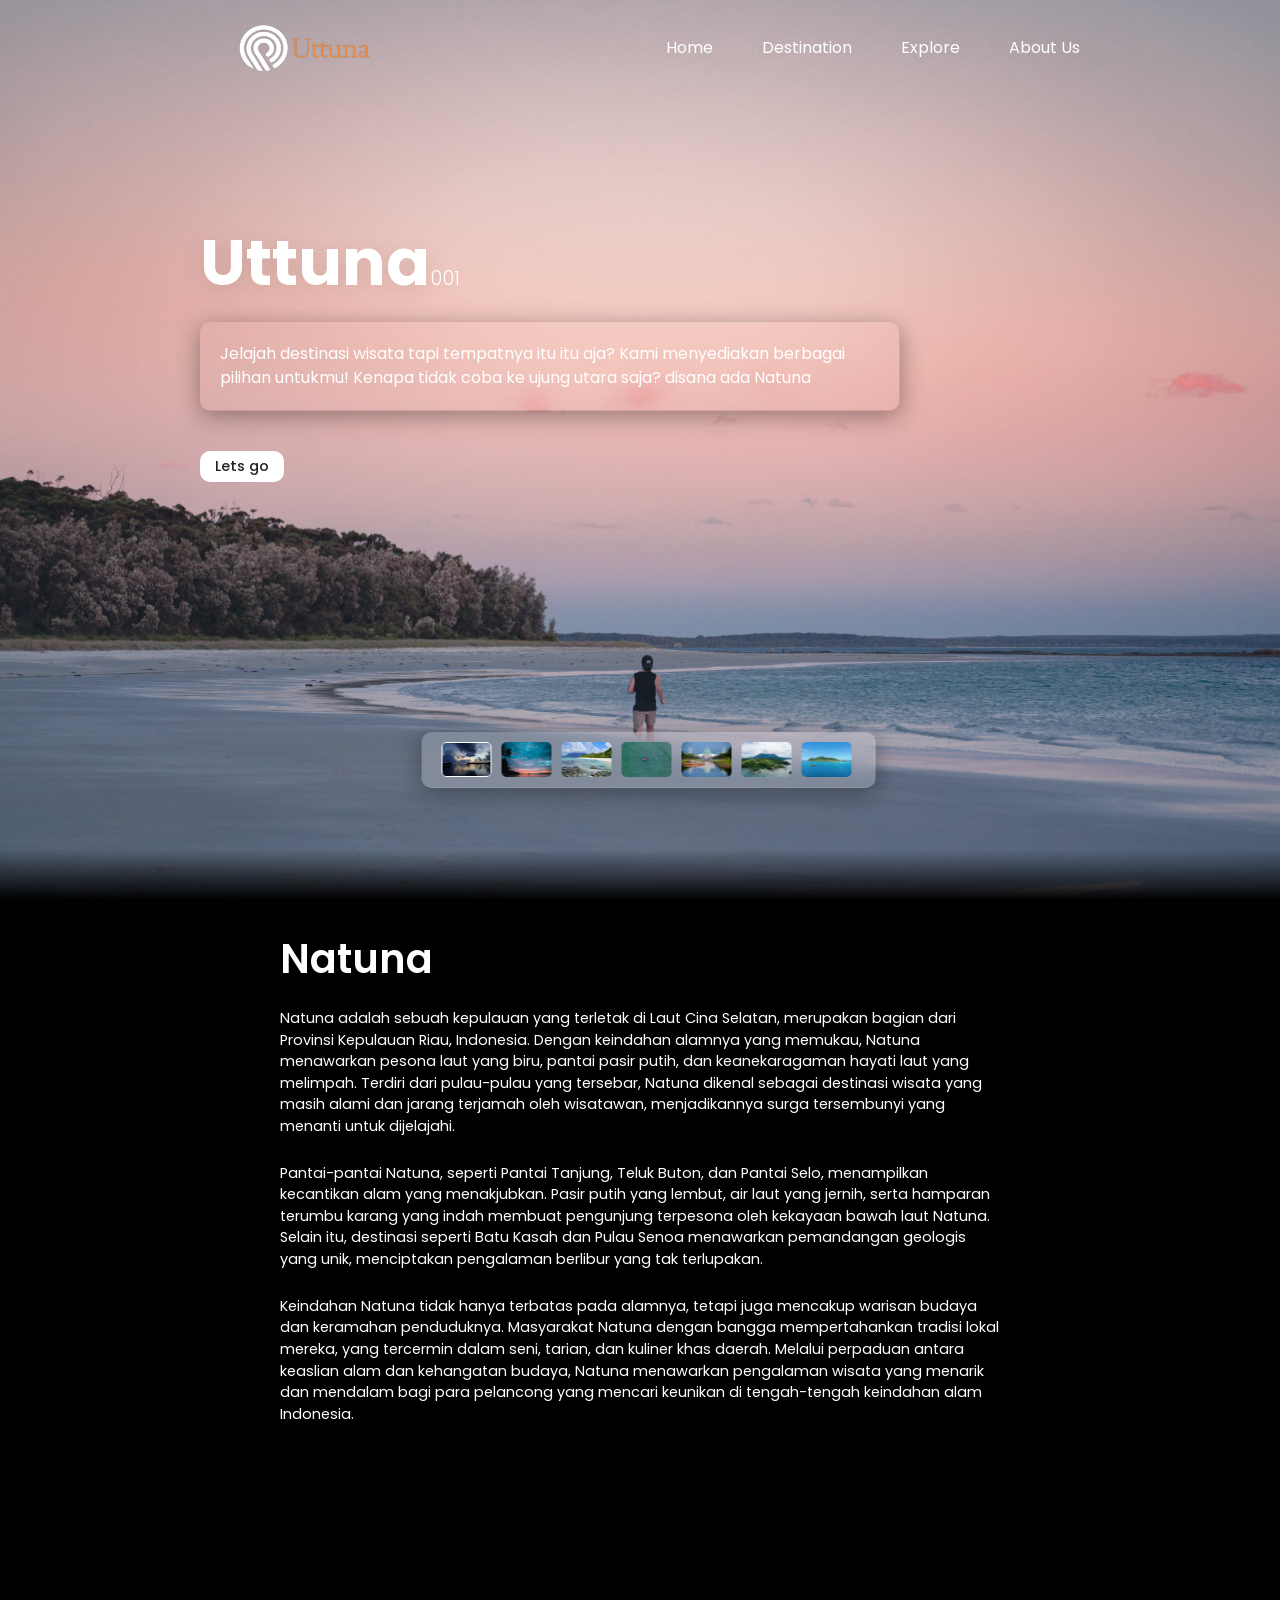
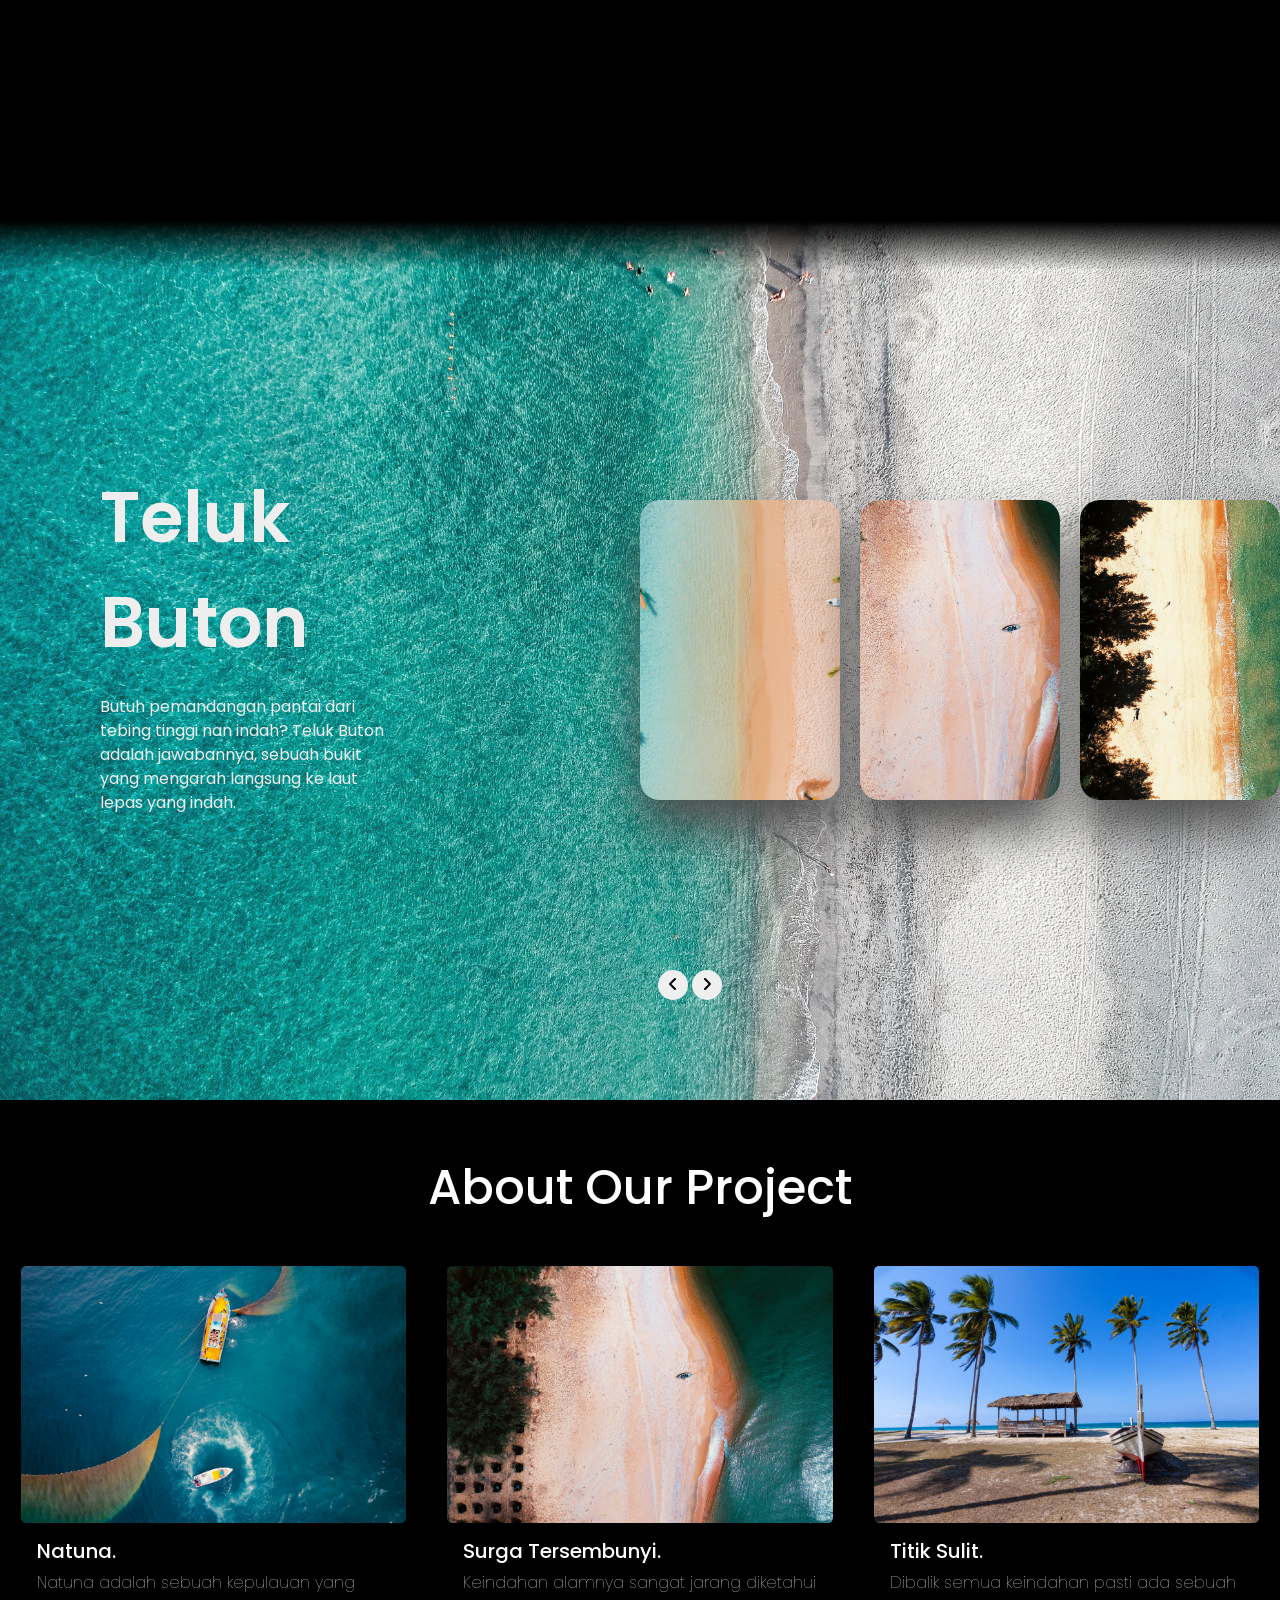
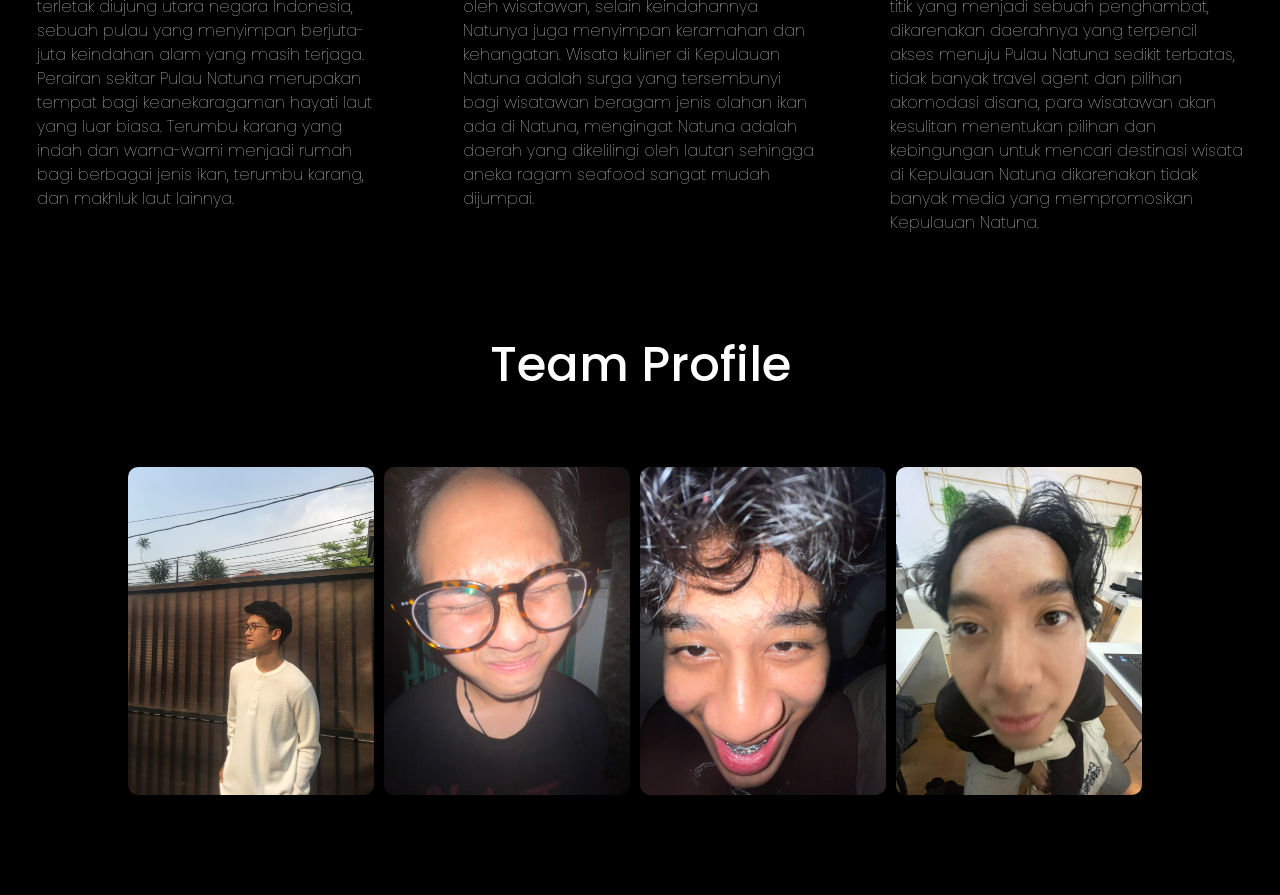
==== commit a090c5cc: "Ubah gambar landing page" ====
--- a/index.html
+++ b/index.html
@@ -23,6 +23,10 @@
       href="https://fonts.googleapis.com/css2?family=Poppins:wght@200;300;500;700&display=swap"
       rel="stylesheet"
     />
+
+    <link rel="preconnect" href="https://fonts.googleapis.com">
+    <link rel="preconnect" href="https://fonts.gstatic.com" crossorigin>
+    <link href="https://fonts.googleapis.com/css2?family=Poppins:wght@200;300;500;700&family=Vollkorn:wght@400;600&display=swap" rel="stylesheet">
     <!-- Font -->
     <!-- Icon Alfath -->
     <link
@@ -63,7 +67,7 @@
         <div class="swiper bg-slider">
           <div class="swiper-wrapper">
             <div class="swiper-slide">
-              <img src="images/GambarHome1.png" alt="" />
+              <img src="img/gbr1.jpg" alt="" />
               <div class="text-content">
                 <h2 class="title">Uttuna<span>001</span></h2>
                 <p>
@@ -72,12 +76,12 @@
                   ujung utara saja? disana ada Natuna
                 </p>
                 <button class="read-btn">
-                  Lets go! <i class="uil uil-arrow-right"></i>
+                  Lets go <i class="uil uil-arrow-right"></i>
                 </button>
               </div>
             </div>
             <div class="swiper-slide dark-layer">
-              <img src="images/GambarHome2.png" alt="" />
+              <img src="img/gbr2.jpg" alt="" />
               <div class="text-content">
                 <h2 class="title">Uttuna<span>002</span></h2>
                 <p>
@@ -92,12 +96,12 @@
                   pariwisata, tetapi juga surga yang menanti untuk dijelajahi
                 </p>
                 <button class="read-btn">
-                  Read More <i class="uil uil-arrow-right"></i>
+                  Lets go <i class="uil uil-arrow-right"></i>
                 </button>
               </div>
             </div>
             <div class="swiper-slide dark-layer">
-              <img src="images/GambarHome3.png" alt="" />
+              <img src="img/gbr15.jpg" alt="" />
               <div class="text-content">
                 <h2 class="title">Uttuna<span>003</span></h2>
                 <p>
@@ -110,12 +114,12 @@
                   dengan bahan-bahan segar dari laut dan daratan.
                 </p>
                 <button class="read-btn">
-                  Read More <i class="uil uil-arrow-right"></i>
+                  Lets go <i class="uil uil-arrow-right"></i>
                 </button>
               </div>
             </div>
             <div class="swiper-slide dark-layer">
-              <img src="images/GambarHome4.png" alt="" />
+              <img src="img/gbr16.jpg" alt="" />
               <div class="text-content">
                 <h2 class="title">Uttuna<span>003</span></h2>
                 <p>
@@ -129,12 +133,12 @@
                   ditemukan di tempat lain.
                 </p>
                 <button class="read-btn">
-                  Read More <i class="uil uil-arrow-right"></i>
+                  Lets go <i class="uil uil-arrow-right"></i>
                 </button>
               </div>
             </div>
             <div class="swiper-slide dark-layer">
-              <img src="images/GambarHome5.png" alt="" />
+              <img src="img/gbr17.jpg" alt="" />
               <div class="text-content">
                 <h2 class="title">Uttuna<span>003</span></h2>
                 <p>
@@ -147,12 +151,12 @@
                   tetap indah untuk generasi mendatang.
                 </p>
                 <button class="read-btn">
-                  Read More <i class="uil uil-arrow-right"></i>
+                  Lets go <i class="uil uil-arrow-right"></i>
                 </button>
               </div>
             </div>
             <div class="swiper-slide dark-layer">
-              <img src="images/GambarHome6.png" alt="" />
+              <img src="img/gbr18.jpg" alt="" />
               <div class="text-content">
                 <h2 class="title">Uttuna<span>003</span></h2>
                 <p>
@@ -165,7 +169,7 @@
                   liburan yang tak terlupakan bagi semua jenis wisatawan.
                 </p>
                 <button class="read-btn">
-                  Read More <i class="uil uil-arrow-right"></i>
+                  Lets go <i class="uil uil-arrow-right"></i>
                 </button>
               </div>
             </div>
@@ -177,11 +181,11 @@
                                     repellendus doloribus quisquam iste, nemo culpa corporis debitis quam,
                                     natus quasi tempora sequi amet itaque nulla repudiandae. Eius earum eligendi dolorum!
                                 </p>
-                                <button class="read-btn">Read More <i class="uil uil-arrow-right"></i></button>
+                                <button class="read-btn">Lets go <i class="uil uil-arrow-right"></i></button>
                             </div>
                     </div> -->
             <div class="swiper-slide dark-layer">
-              <img src="images/GambarHome8.png" alt="" />
+              <img src="img/gbr19.jpg" alt="" />
               <div class="text-content">
                 <h2 class="title">Uttuna<span>003</span></h2>
                 <p>
@@ -198,7 +202,7 @@
                   penuh inspirasi.
                 </p>
                 <button class="read-btn">
-                  Read More <i class="uil uil-arrow-right"></i>
+                  Lets go <i class="uil uil-arrow-right"></i>
                 </button>
               </div>
             </div>
--- a/CSS/style.css
+++ b/CSS/style.css
@@ -4,8 +4,8 @@
   box-sizing: border-box;
 }
 
-html{
-  scroll-behavior: smooth
+html {
+  scroll-behavior: smooth;
 }
 
 /* ==== Google Fonts ==== */
--- a/CSS/aboutUs.css
+++ b/CSS/aboutUs.css
@@ -5,6 +5,8 @@
   padding: 0;
   box-sizing: border-box;
 } */
+@import url("https://fonts.googleapis.com/css2?family=Poppins:wght@200;300;500;700&family=Roboto:wght@100;300&family=Vollkorn:wght@400;600&display=swap");
+
 .containerB {
   background-color: black;
 }
@@ -19,7 +21,7 @@
 body {
   overflow-y: auto;
   background-color: black;
-  font-family: "Poppins", sans-serif;
+  font-family: "Roboto", sans-serif;
   margin: 0;
   padding: 0;
 }
@@ -228,19 +230,19 @@
   font-size: 1em;
 }
 
-.deskripsi.fath{
-  font-size: 0.8em;
-}
-
-.deskripsi.pandu{
-  font-size: 0.8em;
-}
-
-.deskripsi.raken{
-  font-size: 0.8em;
-}
-
-.deskripsi.abi{
+.deskripsi.fath {
+  font-size: 0.8em;
+}
+
+.deskripsi.pandu {
+  font-size: 0.8em;
+}
+
+.deskripsi.raken {
+  font-size: 0.8em;
+}
+
+.deskripsi.abi {
   font-size: 0.8em;
 }
 
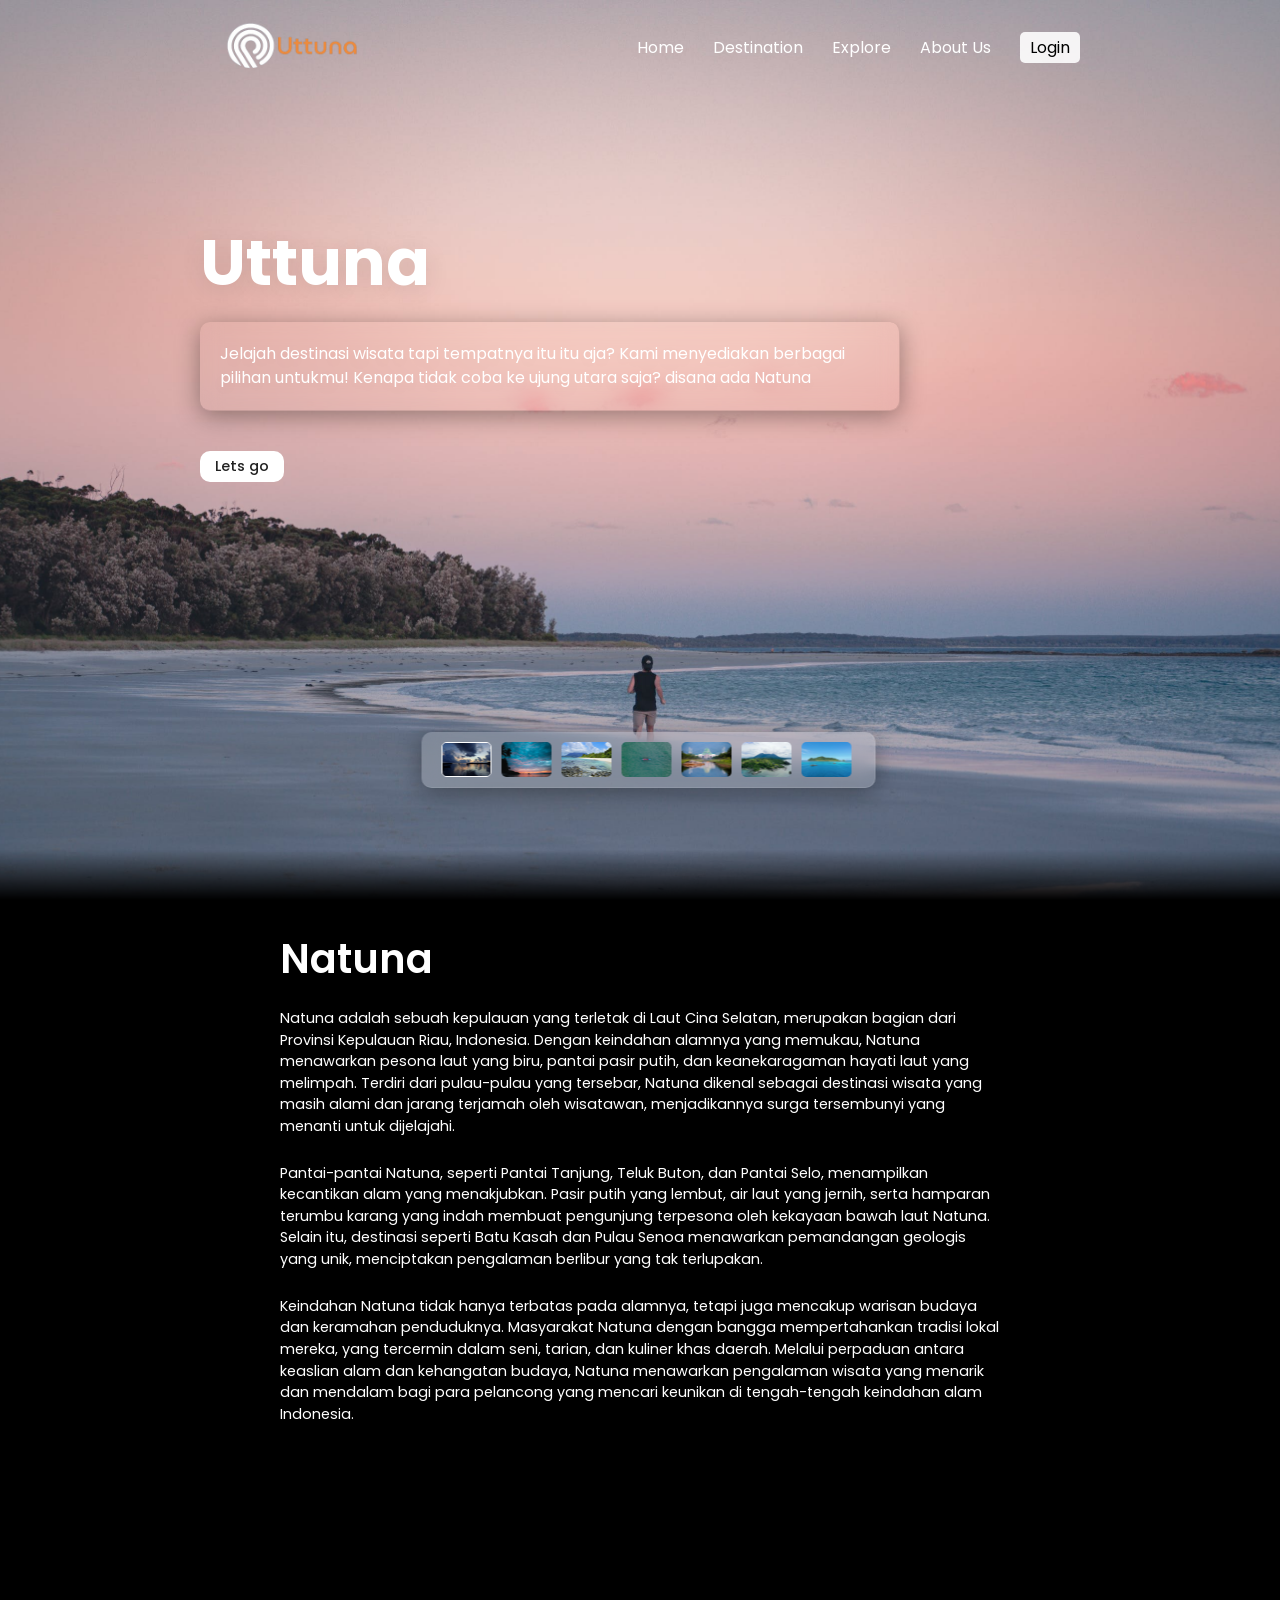
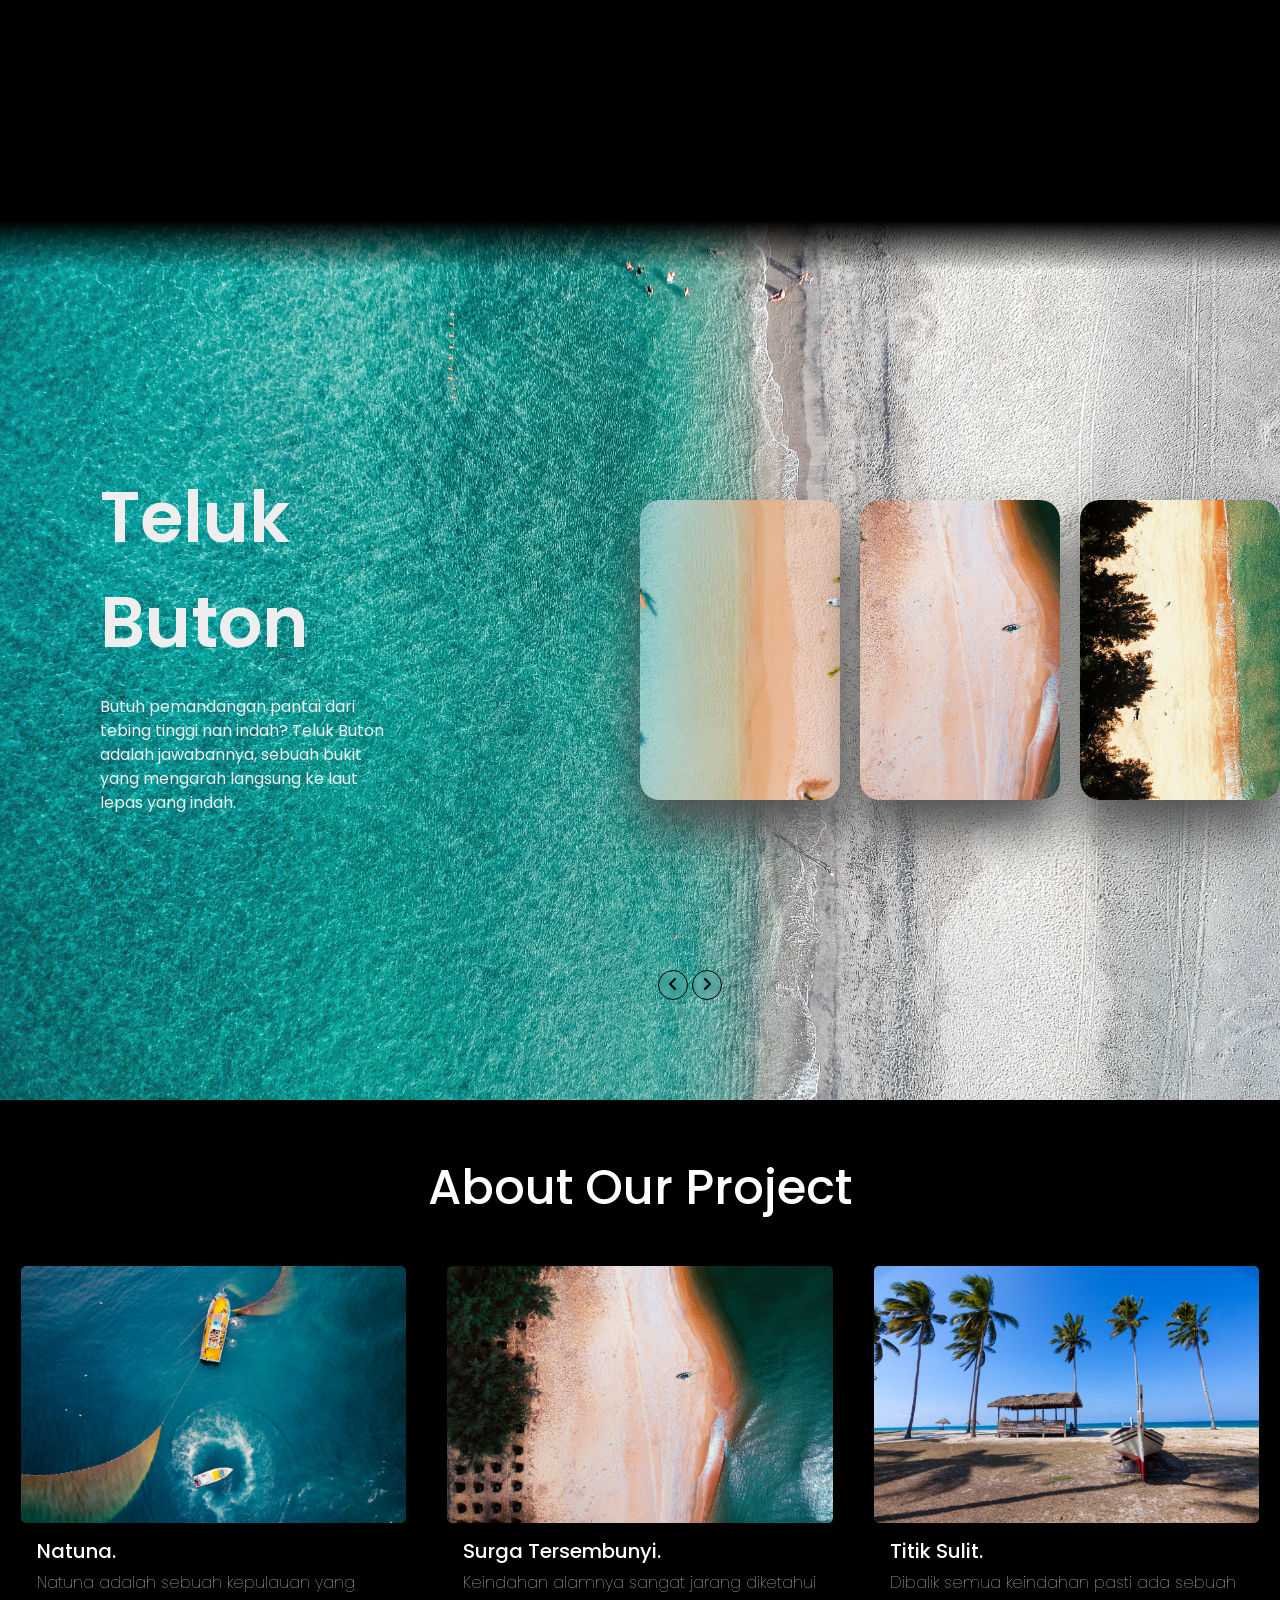
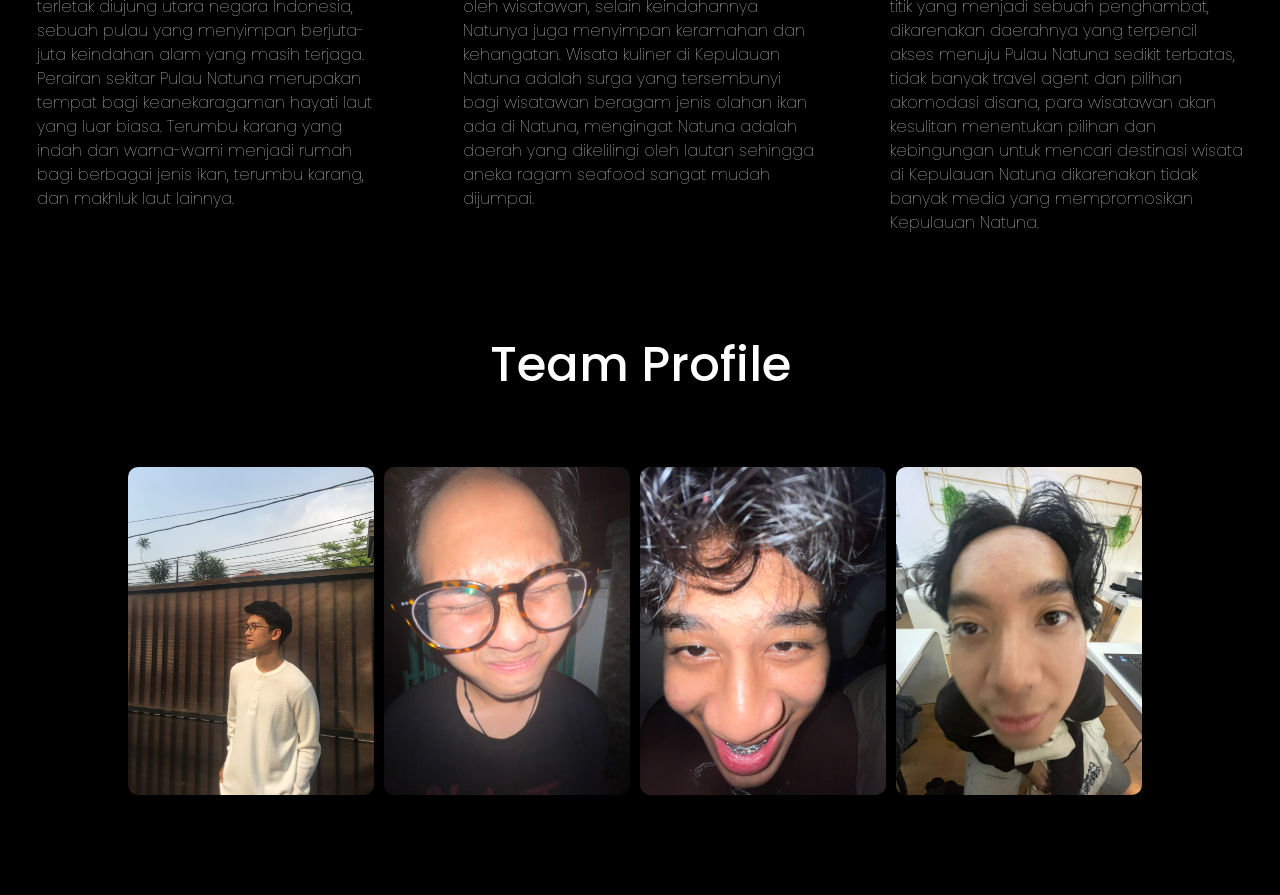
==== commit f665a141: "ganti logo, perbaiki icon" ====
--- a/index.html
+++ b/index.html
@@ -41,7 +41,7 @@
     <container>
       <header>
         <div class="nav-bar">
-          <a href="" class="logo"><img src="./img/logo.png" /></a>
+          <a href="" class="logo"><img src="./img/logo4.png" /></a>
           <div class="navigation">
             <div class="nav-items">
               <i class="uil uil-times nav-close-btn"></i>
@@ -51,6 +51,7 @@
                 ><i class="uil uil-document-layout-left"></i>Explore</a
               >
               <a href="#about3"><i class="uil uil-info-circle"></i>About Us</a>
+              <a class="loginHeader" href="#"><i class="uil uil-user"></i>Login</a>
             </div>
           </div>
           <i class="uil uil-apps nav-menu-btn"></i>
@@ -69,7 +70,7 @@
             <div class="swiper-slide">
               <img src="img/gbr1.jpg" alt="" />
               <div class="text-content">
-                <h2 class="title">Uttuna<span>001</span></h2>
+                <h2 class="title">Uttuna<span></span></h2>
                 <p>
                   Jelajah destinasi wisata tapi tempatnya itu itu aja? Kami
                   menyediakan berbagai pilihan untukmu! Kenapa tidak coba ke
@@ -83,7 +84,7 @@
             <div class="swiper-slide dark-layer">
               <img src="img/gbr2.jpg" alt="" />
               <div class="text-content">
-                <h2 class="title">Uttuna<span>002</span></h2>
+                <h2 class="title">Uttuna<span></span></h2>
                 <p>
                   Keajaiban Pulau Natuna Selamat datang di destinasi ajaib yang
                   tersembunyi di Indonesia, Pulau Natuna! Dikelilingi oleh
@@ -103,7 +104,7 @@
             <div class="swiper-slide dark-layer">
               <img src="img/gbr15.jpg" alt="" />
               <div class="text-content">
-                <h2 class="title">Uttuna<span>003</span></h2>
+                <h2 class="title">Uttuna<span></span></h2>
                 <p>
                   Natuna tidak hanya dikenal karena kecantikan alamnya, tetapi
                   juga karena keanekaragaman budayanya yang kaya. Sambutlah
@@ -121,7 +122,7 @@
             <div class="swiper-slide dark-layer">
               <img src="img/gbr16.jpg" alt="" />
               <div class="text-content">
-                <h2 class="title">Uttuna<span>003</span></h2>
+                <h2 class="title">Uttuna<span></span></h2>
                 <p>
                   Bagi para petualang sejati, Natuna menyediakan pulau-pulau
                   terpencil yang menantang untuk dijelajahi. Trekking melalui
@@ -140,7 +141,7 @@
             <div class="swiper-slide dark-layer">
               <img src="img/gbr17.jpg" alt="" />
               <div class="text-content">
-                <h2 class="title">Uttuna<span>003</span></h2>
+                <h2 class="title">Uttuna<span></span></h2>
                 <p>
                   Natuna memegang teguh prinsip ekowisata yang bertanggung
                   jawab. Kami berkomitmen untuk melestarikan keindahan alam dan
@@ -158,7 +159,7 @@
             <div class="swiper-slide dark-layer">
               <img src="img/gbr18.jpg" alt="" />
               <div class="text-content">
-                <h2 class="title">Uttuna<span>003</span></h2>
+                <h2 class="title">Uttuna<span></span></h2>
                 <p>
                   Nikmati kenyamanan dan keindahan sekaligus dengan akomodasi
                   yang berkualitas di Natuna. Berbagai pilihan penginapan, mulai
@@ -187,7 +188,7 @@
             <div class="swiper-slide dark-layer">
               <img src="img/gbr19.jpg" alt="" />
               <div class="text-content">
-                <h2 class="title">Uttuna<span>003</span></h2>
+                <h2 class="title">Uttuna<span></span></h2>
                 <p>
                   Natuna bukan hanya destinasi wisata yang eksotis tetapi juga
                   menjadi jembatan budaya yang menghubungkan kekayaan Timur dan
--- a/CSS/style.css
+++ b/CSS/style.css
@@ -133,12 +133,26 @@
 }
 
 .nav-bar .logo img {
-  height: 100px;
+  height: 70px;
+}
+
+.nav-bar .navigation .nav-items .loginHeader {
+  background-color: #ffffffe2;
+  color: black;
+  padding-left: 10px;
+  padding-right: 10px;
+  padding-top: 4px;
+  padding-bottom: 4px;
+  width: 30px;
+  border-radius: 5px;
+}
+.nav-bar .navigation .nav-items .loginHeader:hover {
+  color: orangered;
 }
 
 .nav-bar .logo {
   color: var(--dark-color);
-  font-size: 1.8em;
+  font--size: 1.8em;
   font-weight: 600;
   letter-spacing: 2px;
   text-transform: uppercase;
@@ -156,6 +170,9 @@
   transform: translateY(0);
   transition: 0.3s ease;
 }
+.navigation .nav-items .loginHeader uil uil-user {
+  display: block;
+}
 
 .navigation .nav-items a:hover {
   color: rgba(234, 124, 13, 0.898);
@@ -170,7 +187,7 @@
 }
 
 .navigation .nav-items a:not(:last-child) {
-  margin-right: 45px;
+  margin-right: 25px;
 }
 
 /* ==== Home ==== */
@@ -486,6 +503,10 @@
     transition: 0.3s ease;
   }
 
+  .nav-bar .navigation .nav-items .loginHeader {
+    padding-left: 0px;
+  }
+
   .navigation .nav-items a:hover {
     color: var(--navigation-item-hover-color);
     transition: 0.3s ease;
--- a/CSS/destination.css
+++ b/CSS/destination.css
@@ -149,13 +149,14 @@
   width: 30px;
   height: 30px;
   border-radius: 50%;
-  border: rgb(169, 166, 166);
+  border: solid 1px black;
   transition: 0.5s;
+  background-color: transparent;
+  opacity: 1;
+  backdrop-filter: blur(2px);
 }
 .buttons button:hover {
-  background-color: transparent;
-  backdrop-filter: blur(2px);
-  opacity: 0.8;
+  background-color: white;
 }
 
 @media (max-width: 768px) {
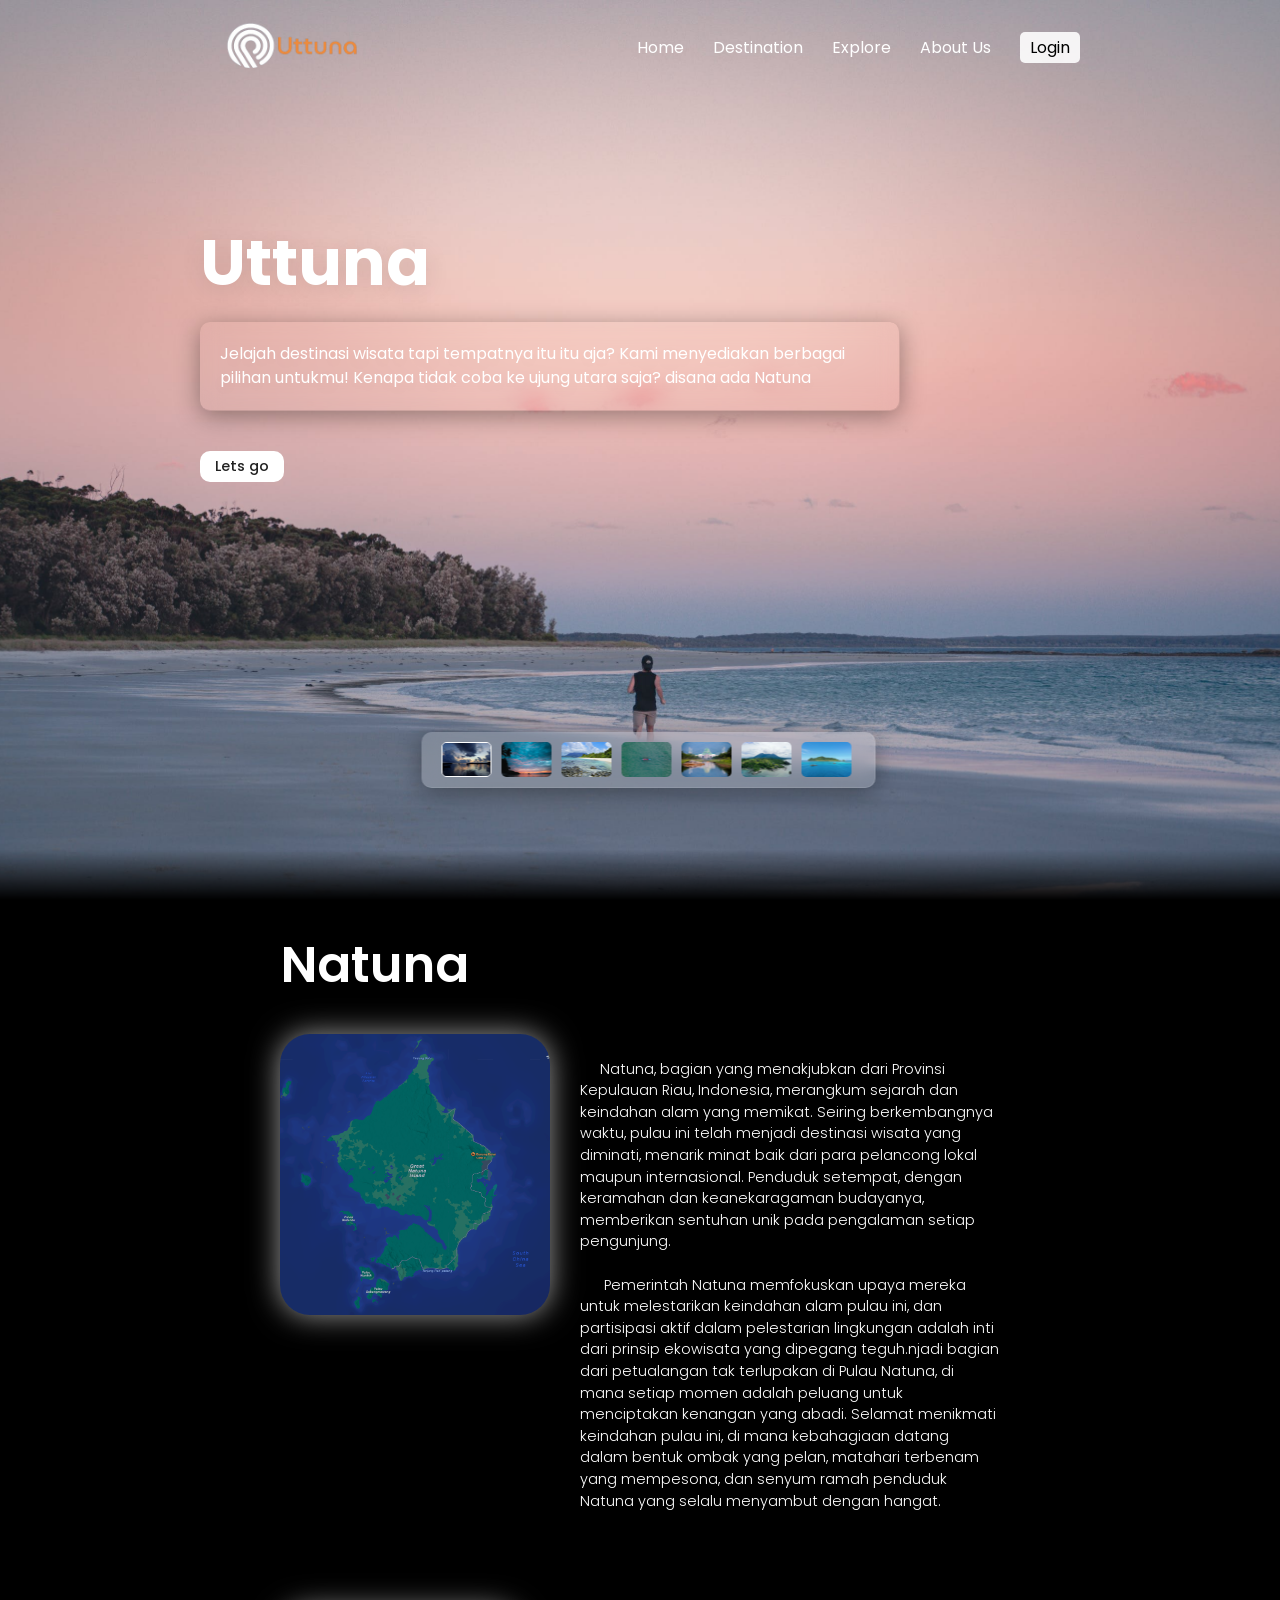
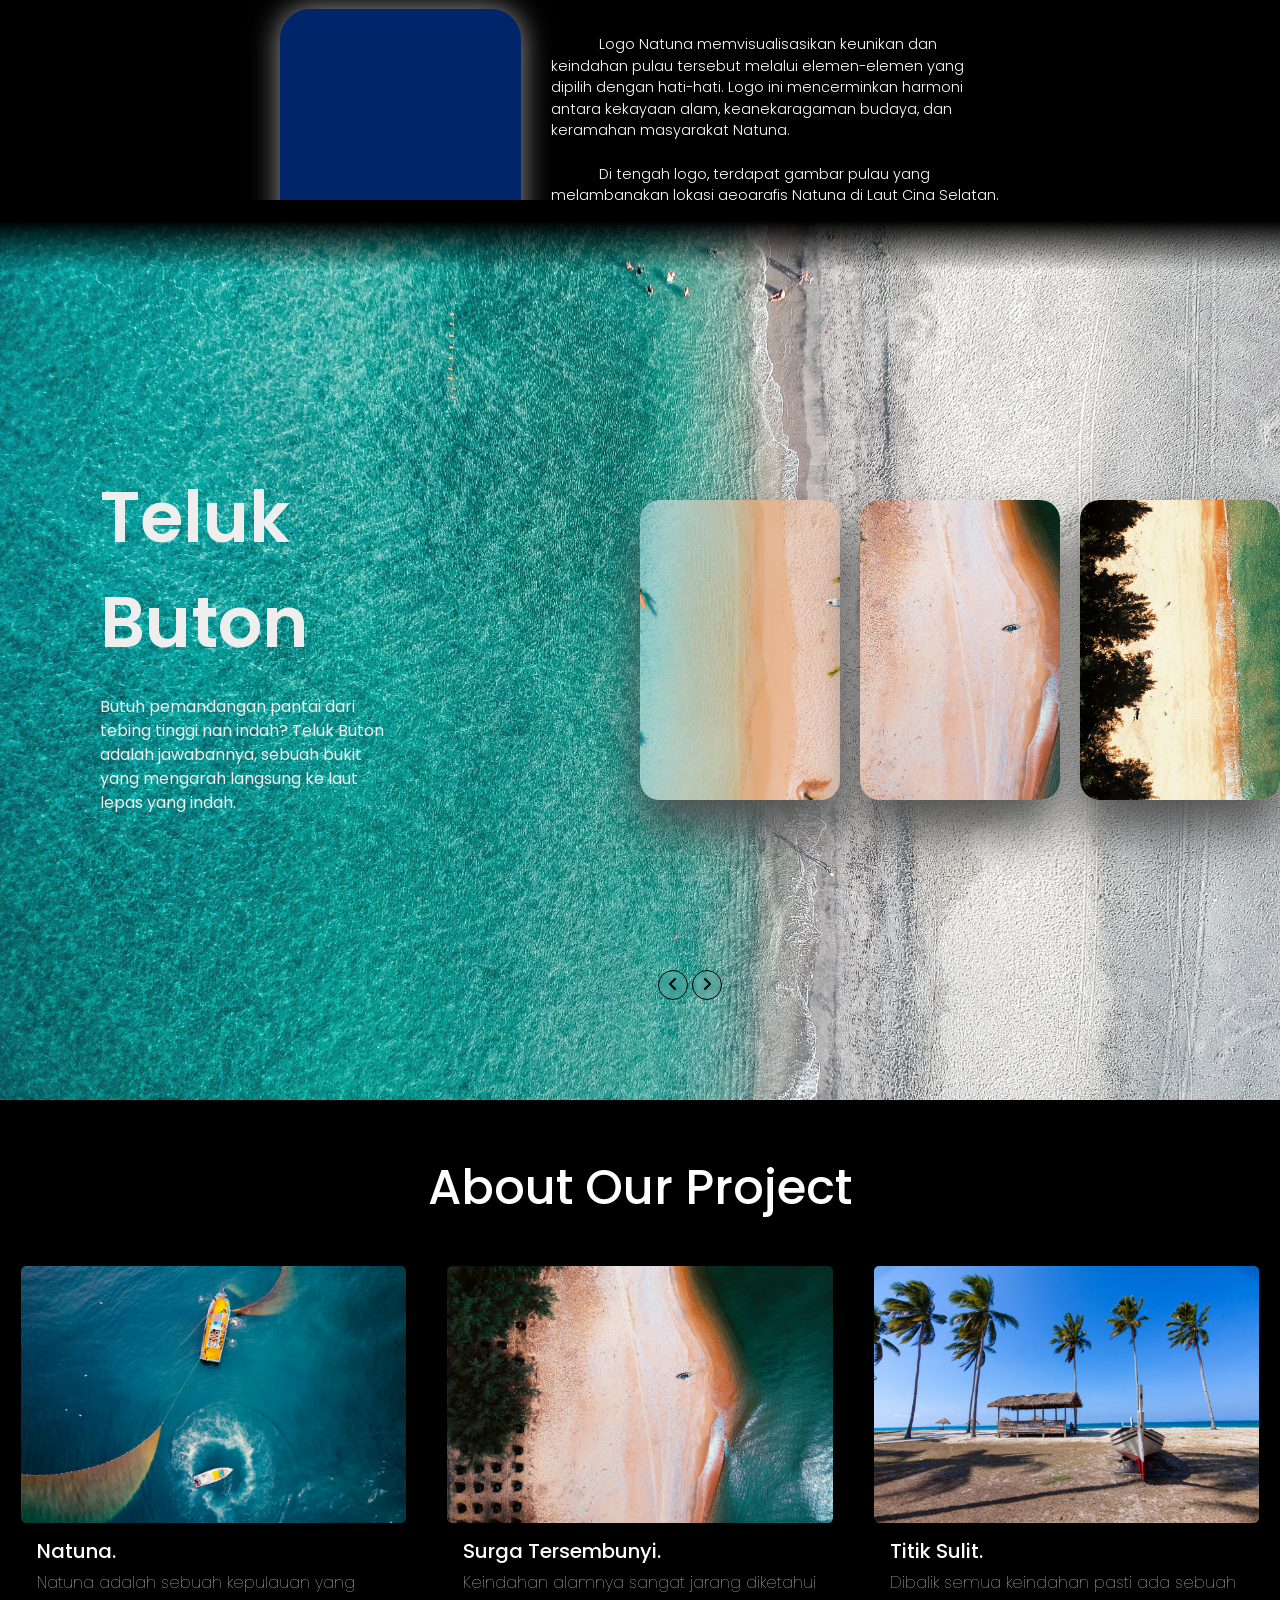
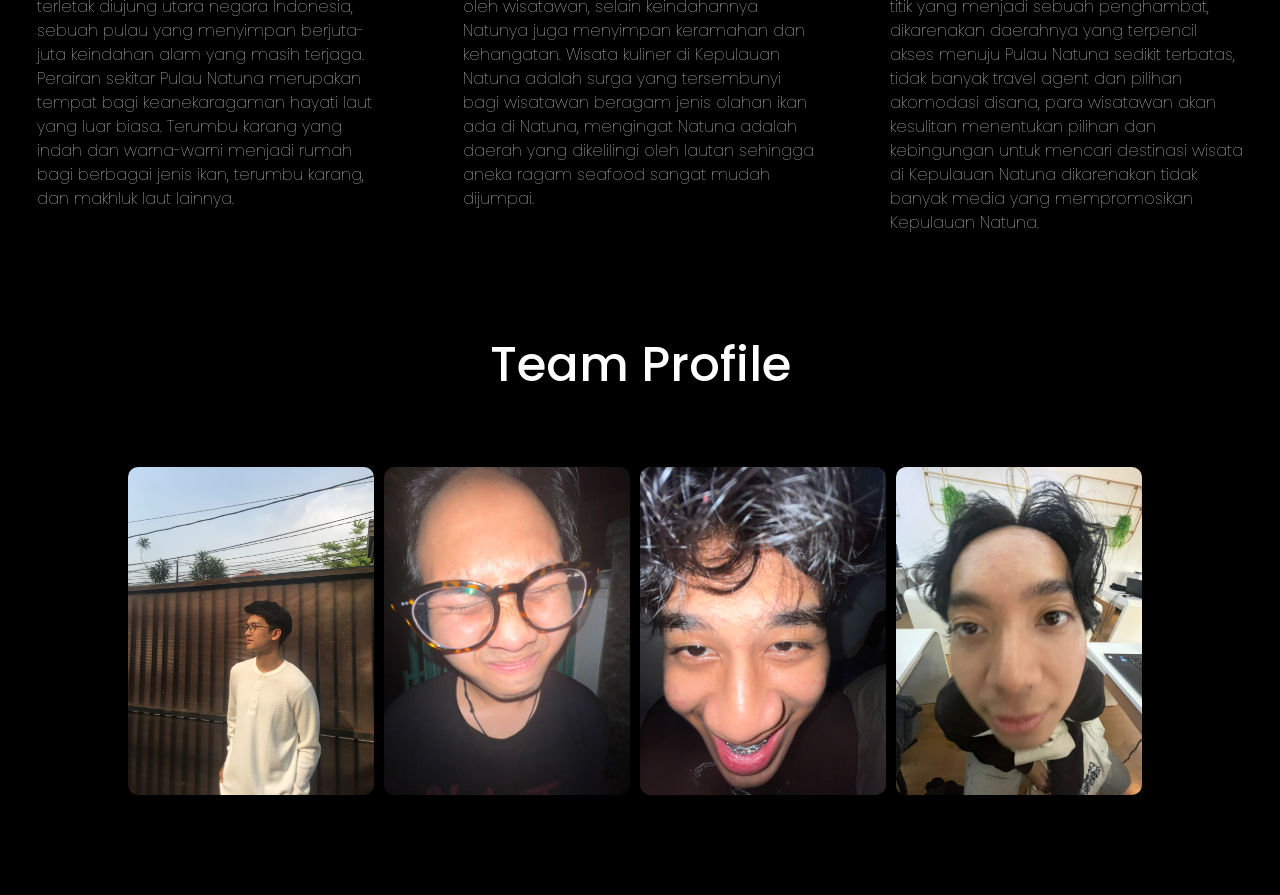
==== commit 783734de: "mnyambungkan page, membypass back-end explore, menambah about dibawah lp1, menambahkan dan adaptasi " ====
--- a/index.html
+++ b/index.html
@@ -47,11 +47,9 @@
               <i class="uil uil-times nav-close-btn"></i>
               <a href="#"><i class="uil uil-home"></i>Home</a>
               <a href="#about2"><i class="uil uil-compass"></i>Destination</a>
-              <a href="#"
-                ><i class="uil uil-document-layout-left"></i>Explore</a
-              >
+              <a href="paket.html"><i class="uil uil-document-layout-left"></i>Explore</a>
               <a href="#about3"><i class="uil uil-info-circle"></i>About Us</a>
-              <a class="loginHeader" href="#"><i class="uil uil-user"></i>Login</a>
+              <a class="loginHeader" href="Login1.html"><i class="uil uil-user"></i>Login</a>
             </div>
           </div>
           <i class="uil uil-apps nav-menu-btn"></i>
@@ -76,7 +74,7 @@
                   menyediakan berbagai pilihan untukmu! Kenapa tidak coba ke
                   ujung utara saja? disana ada Natuna
                 </p>
-                <button class="read-btn">
+                <button class="read-btn" onclick="window.location.href='paket.html'">
                   Lets go <i class="uil uil-arrow-right"></i>
                 </button>
               </div>
@@ -96,7 +94,7 @@
                   sepanjang garis pantai. Natuna tidak hanya destinasi
                   pariwisata, tetapi juga surga yang menanti untuk dijelajahi
                 </p>
-                <button class="read-btn">
+                <button class="read-btn" onclick="window.location.href='paket.html'">
                   Lets go <i class="uil uil-arrow-right"></i>
                 </button>
               </div>
@@ -114,7 +112,7 @@
                   mencicipi kuliner khas Natuna, yang memadukan cita rasa lezat
                   dengan bahan-bahan segar dari laut dan daratan.
                 </p>
-                <button class="read-btn">
+                <button class="read-btn" onclick="window.location.href='paket.html'">
                   Lets go <i class="uil uil-arrow-right"></i>
                 </button>
               </div>
@@ -133,7 +131,7 @@
                   langsung dengan alam dan menikmati ketenangan yang sulit
                   ditemukan di tempat lain.
                 </p>
-                <button class="read-btn">
+                <button class="read-btn" onclick="window.location.href='paket.html'">
                   Lets go <i class="uil uil-arrow-right"></i>
                 </button>
               </div>
@@ -151,7 +149,7 @@
                   satwa liar. Dengan bersatu tangan, kita dapat menjaga Natuna
                   tetap indah untuk generasi mendatang.
                 </p>
-                <button class="read-btn">
+                <button class="read-btn" onclick="window.location.href='paket.html'">
                   Lets go <i class="uil uil-arrow-right"></i>
                 </button>
               </div>
@@ -169,7 +167,7 @@
                   suasana damai pulau yang menenangkan. Natuna menawarkan
                   liburan yang tak terlupakan bagi semua jenis wisatawan.
                 </p>
-                <button class="read-btn">
+                <button class="read-btn" onclick="window.location.href='paket.html'">
                   Lets go <i class="uil uil-arrow-right"></i>
                 </button>
               </div>
@@ -182,7 +180,7 @@
                                     repellendus doloribus quisquam iste, nemo culpa corporis debitis quam,
                                     natus quasi tempora sequi amet itaque nulla repudiandae. Eius earum eligendi dolorum!
                                 </p>
-                                <button class="read-btn">Lets go <i class="uil uil-arrow-right"></i></button>
+                                <button class="read-btn" action="paket.html">Lets go <i class="uil uil-arrow-right"></i></button>
                             </div>
                     </div> -->
             <div class="swiper-slide dark-layer">
@@ -202,7 +200,7 @@
                   tempat yang unik dan semakin terkenal sebagai destinasi wisata
                   penuh inspirasi.
                 </p>
-                <button class="read-btn">
+                <button class="read-btn" onclick="window.location.href='paket.html'">
                   Lets go <i class="uil uil-arrow-right"></i>
                 </button>
               </div>
@@ -226,37 +224,29 @@
 
       <!--  -->
       <section class="about section">
-        <h2>Natuna</h2>
-        <p>
-          Natuna adalah sebuah kepulauan yang terletak di Laut Cina Selatan,
-          merupakan bagian dari Provinsi Kepulauan Riau, Indonesia. Dengan
-          keindahan alamnya yang memukau, Natuna menawarkan pesona laut yang
-          biru, pantai pasir putih, dan keanekaragaman hayati laut yang
-          melimpah. Terdiri dari pulau-pulau yang tersebar, Natuna dikenal
-          sebagai destinasi wisata yang masih alami dan jarang terjamah oleh
-          wisatawan, menjadikannya surga tersembunyi yang menanti untuk
-          dijelajahi.
-        </p>
-
-        <p>
-          Pantai-pantai Natuna, seperti Pantai Tanjung, Teluk Buton, dan Pantai
-          Selo, menampilkan kecantikan alam yang menakjubkan. Pasir putih yang
-          lembut, air laut yang jernih, serta hamparan terumbu karang yang indah
-          membuat pengunjung terpesona oleh kekayaan bawah laut Natuna. Selain
-          itu, destinasi seperti Batu Kasah dan Pulau Senoa menawarkan
-          pemandangan geologis yang unik, menciptakan pengalaman berlibur yang
-          tak terlupakan.
-        </p>
-
-        <p>
-          Keindahan Natuna tidak hanya terbatas pada alamnya, tetapi juga
-          mencakup warisan budaya dan keramahan penduduknya. Masyarakat Natuna
-          dengan bangga mempertahankan tradisi lokal mereka, yang tercermin
-          dalam seni, tarian, dan kuliner khas daerah. Melalui perpaduan antara
-          keaslian alam dan kehangatan budaya, Natuna menawarkan pengalaman
-          wisata yang menarik dan mendalam bagi para pelancong yang mencari
-          keunikan di tengah-tengah keindahan alam Indonesia.
-        </p>
+        <h2><i class="uil uil-map"></i> Natuna</h2>
+        <div class="cont-about">
+          <div>
+            <img class="petaNatuna" src="./images/peta-natuna.png">
+          </div>
+
+          <span>     Natuna, bagian yang menakjubkan dari Provinsi Kepulauan Riau, Indonesia, merangkum sejarah dan keindahan alam yang memikat. Seiring berkembangnya waktu, pulau ini telah menjadi destinasi wisata yang diminati, menarik minat baik dari para pelancong lokal maupun internasional. Penduduk setempat, dengan keramahan dan keanekaragaman budayanya, memberikan sentuhan unik pada pengalaman setiap pengunjung.<br><br> &nbsp;&nbsp;&nbsp;&nbsp; Pemerintah Natuna memfokuskan upaya mereka untuk melestarikan keindahan alam pulau ini, dan partisipasi aktif dalam pelestarian lingkungan adalah inti dari prinsip ekowisata yang dipegang teguh.njadi bagian dari petualangan tak terlupakan di Pulau Natuna, di mana setiap momen adalah peluang untuk menciptakan kenangan yang abadi. Selamat menikmati keindahan pulau ini, di mana kebahagiaan datang dalam bentuk ombak yang pelan, matahari terbenam yang mempesona, dan senyum ramah penduduk Natuna yang selalu menyambut dengan hangat.
+          </span>
+
+        </div>
+        
+        <div class="cont-about bawah">
+          <div class="gambarAbout">
+            <img   src="./images/Lambang_Kabupaten_Natuna.png">
+          </div>
+          
+          <span>            Logo Natuna memvisualisasikan keunikan dan keindahan pulau tersebut melalui elemen-elemen yang dipilih dengan hati-hati. Logo ini mencerminkan harmoni antara kekayaan alam, keanekaragaman budaya, dan keramahan masyarakat Natuna.
+
+            Di tengah logo, terdapat gambar pulau yang melambangkan lokasi geografis Natuna di Laut Cina Selatan. Pulau tersebut dikelilingi oleh ombak yang menandakan keindahan laut di sekitarnya. Warna biru yang mendominasi simbol ini tidak hanya menciptakan nuansa kesegaran, tetapi juga merepresentasikan kekayaan ekosistem bawah laut yang memukau.Di sekitar pulau, terdapat elemen-elemen seperti daun kelapa dan ikan, mencerminkan kehidupan laut yang melimpah dan kekayaan alam yang dimiliki Natuna. Daun kelapa memberikan sentuhan tropis, sedangkan ikan menunjukkan potensi pariwisata bawah laut yang menarik wisatawan pecinta alam.
+            
+            Selain itu, bentuk melingkar pada logo menciptakan kesan kesatuan dan persatuan antara alam dan budaya. Tulisan "Natuna" yang tersemat dengan gaya tipografi yang unik menambahkan elemen modern dan kesan profesional pada logo tersebut. Dengan keseluruhan desainnya, logo Natuna bukan hanya sebuah gambar, tetapi juga sebuah cerita visual tentang keindahan alam, keragaman budaya, dan sambutan hangat masyarakat Natuna. Logo ini menjadi identitas yang kuat dan mengundang untuk menjelajahi keajaiban pulau ini.</span>
+
+        </div>
       </section>
 
       <!-- Destination -->
--- a/CSS/style.css
+++ b/CSS/style.css
@@ -152,7 +152,7 @@
 
 .nav-bar .logo {
   color: var(--dark-color);
-  font--size: 1.8em;
+  font-size: 1.8em;
   font-weight: 600;
   letter-spacing: 2px;
   text-transform: uppercase;
@@ -403,13 +403,77 @@
   /* scroll-snap-align: start; */
 }
 
+.about .cont-about{
+margin-top: 30px;
+display: inline-flex;
+}
+
+.about .cont-about.bawah{
+  margin-top: 50px;
+  display: inline-flex;
+  }
+
+.about .cont-about .petaNatuna{
+  background-color: #fff;
+  height: auto;
+  width: 270px;
+  border-radius: 30px;
+  box-shadow: 0 0 30px rgba(255, 255, 255, 0.614);
+}
+
+.about .cont-about .gambarAbout {
+  background-color: rgb(0, 37, 107);
+  height: auto; /* Tinggi latar belakang */
+  width: 270px;
+  border-radius: 30px;
+  box-shadow: 0 0 30px rgba(255, 255, 255, 0.614);
+  background-size: 100% 80%; /* Ukuran latar belakang (tinggi x lebar) */
+  background-repeat: no-repeat;
+  background-position: center;
+  overflow: hidden; /* Mengatasi masalah overflow */
+  display: flex;
+  align-items: center;
+  justify-content: center;
+}
+
+
+
+.about .cont-about .gambarAbout img {
+  height: 200px; /* Tinggi gambar di dalam latar belakang */
+  width: auto;
+  display: block; /* Mengatasi margin bawah pada elemen img */
+  margin: 0 auto; /* Posisi gambar di tengah */
+}
+
+
+.about .cont-about p br {
+  display: block; /* Memastikan <br> dianggap sebagai elemen blok */
+  content: ""; /* Menambahkan konten kosong */
+  margin-bottom: 15px; /* Menambah spasi setelah tag <br> */
+}
+
+
+
 .about h2 {
-  font-size: 3em;
+
   font-weight: 600;
 }
 
-.about p {
+.about span {
   margin: 25px 0;
+}
+
+.about h2 {
+  margin-left: 1px;
+  font-size: 3.1em;
+}
+
+.about span {
+  font-weight: 320;
+  font-size: 0.9em;
+  width: 70%;
+  margin-left: 30px;
+  white-space: pre-wrap;
 }
 
 /* ==== Media queries (max-width: 1100px) ==== */
@@ -721,11 +785,5 @@
 
 /* ==== About section ==== */
 
-.about h2 {
-  font-size: 2.5em;
-}
-
-.about p {
-  font-size: 0.9em;
-}
+
 /* swiper image */
--- a/CSS/aboutUs.css
+++ b/CSS/aboutUs.css
@@ -109,7 +109,7 @@
   background-color: black;
   padding: 20px;
   overflow: hidden;
-  border-radius: 20px;
+  border-radius: 50px;
   transition: transform 0.8s;
 }
 
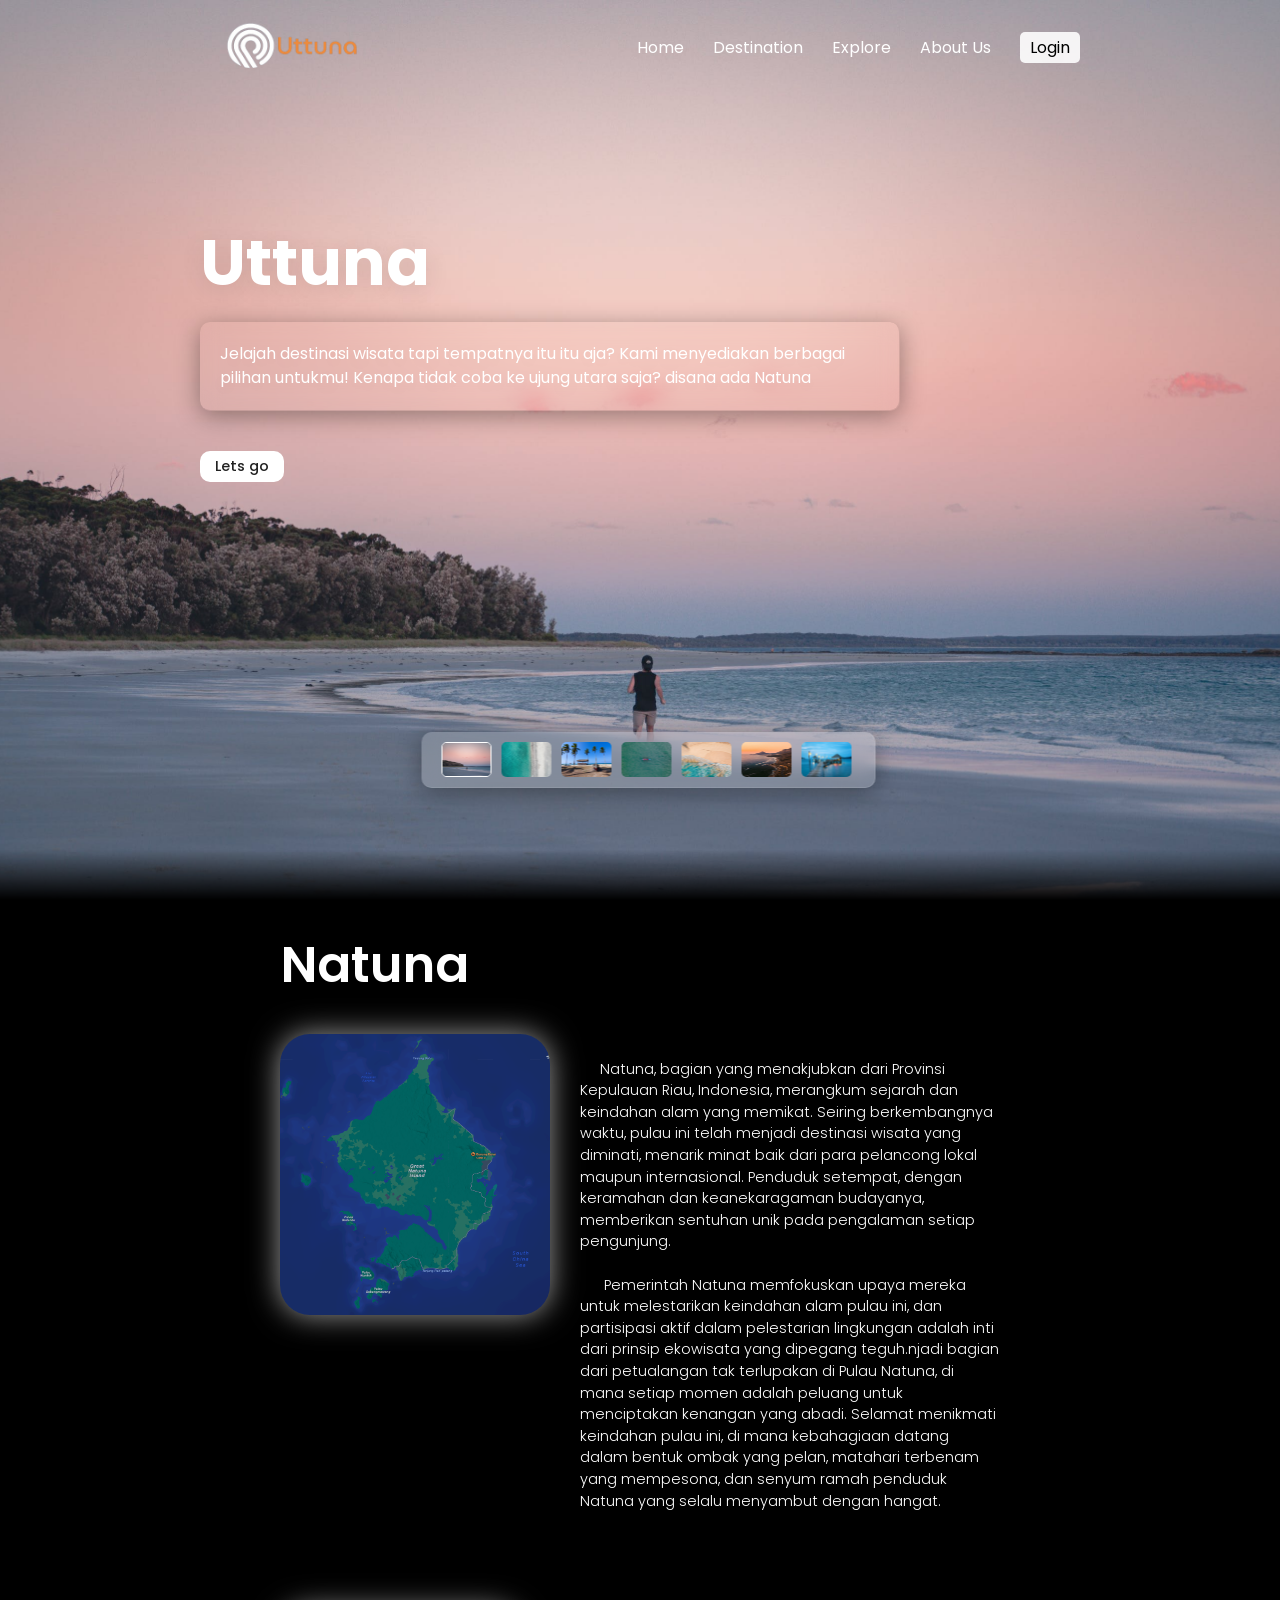
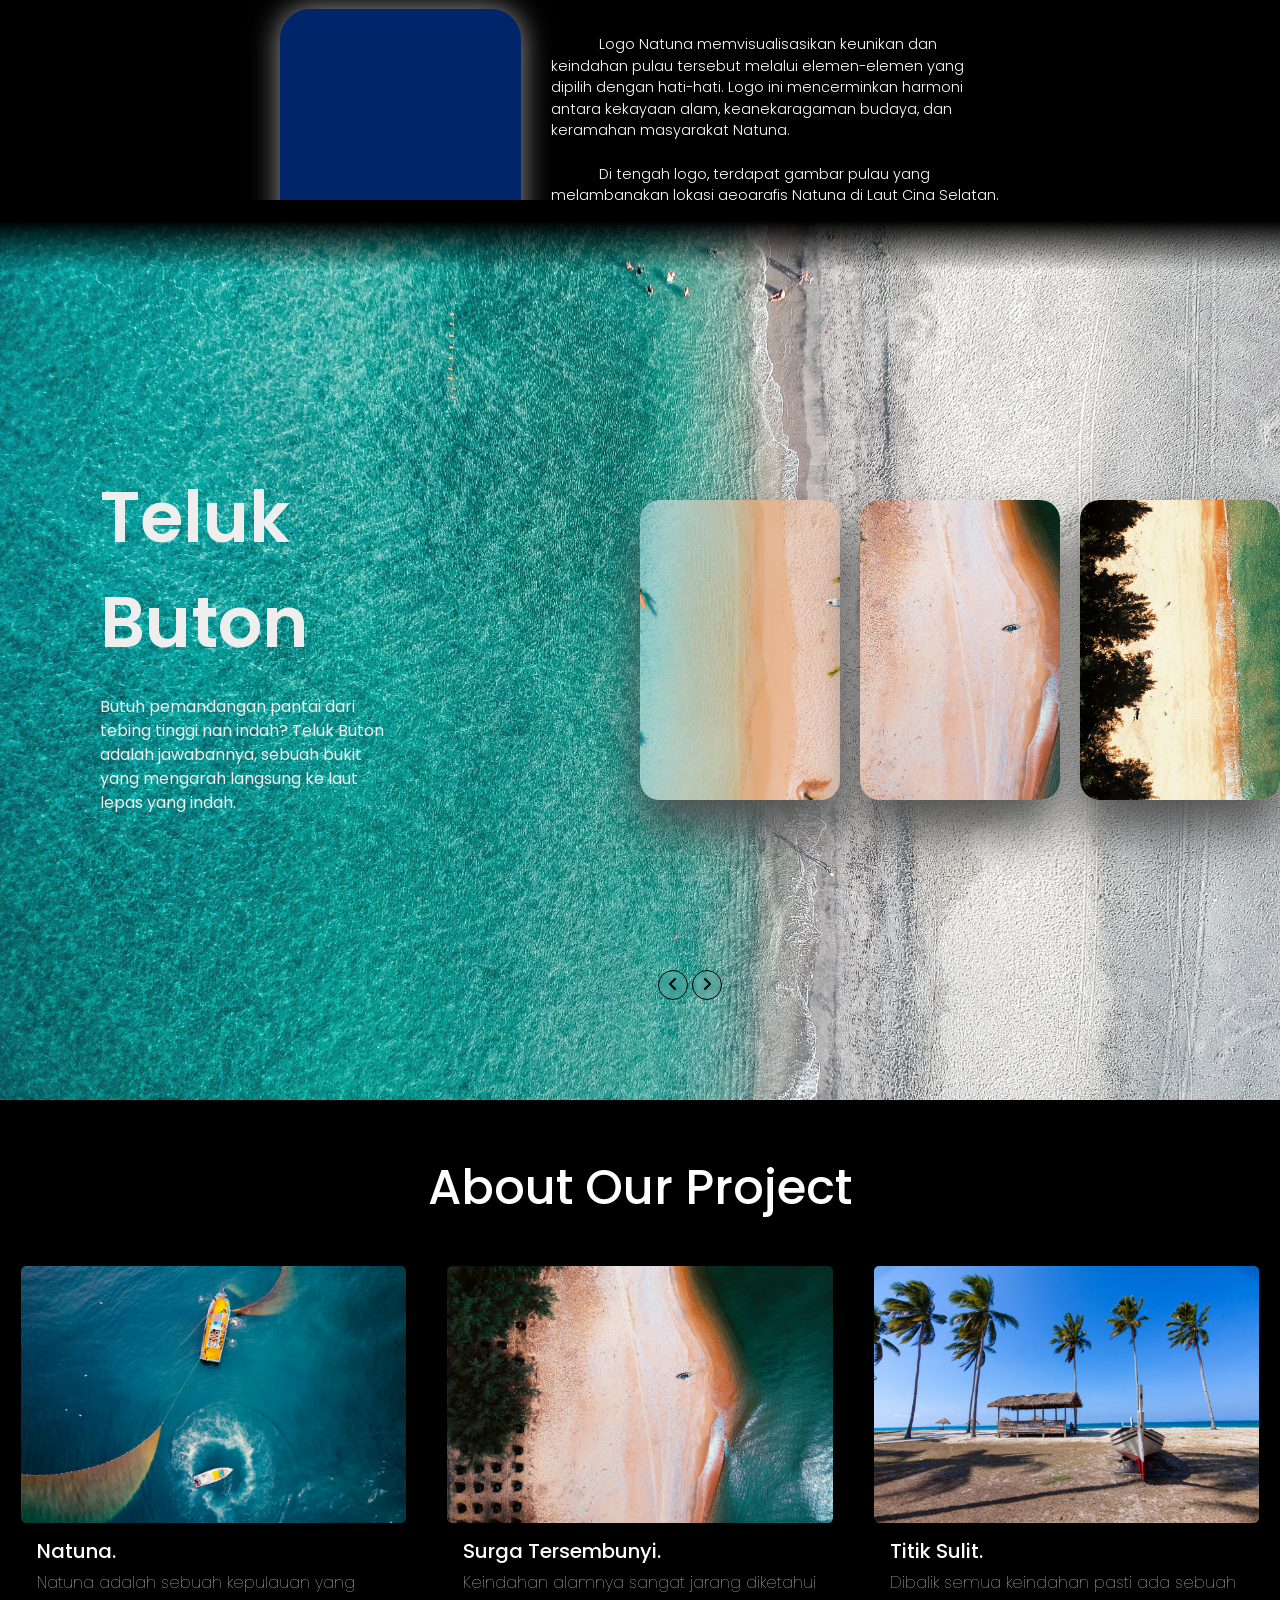
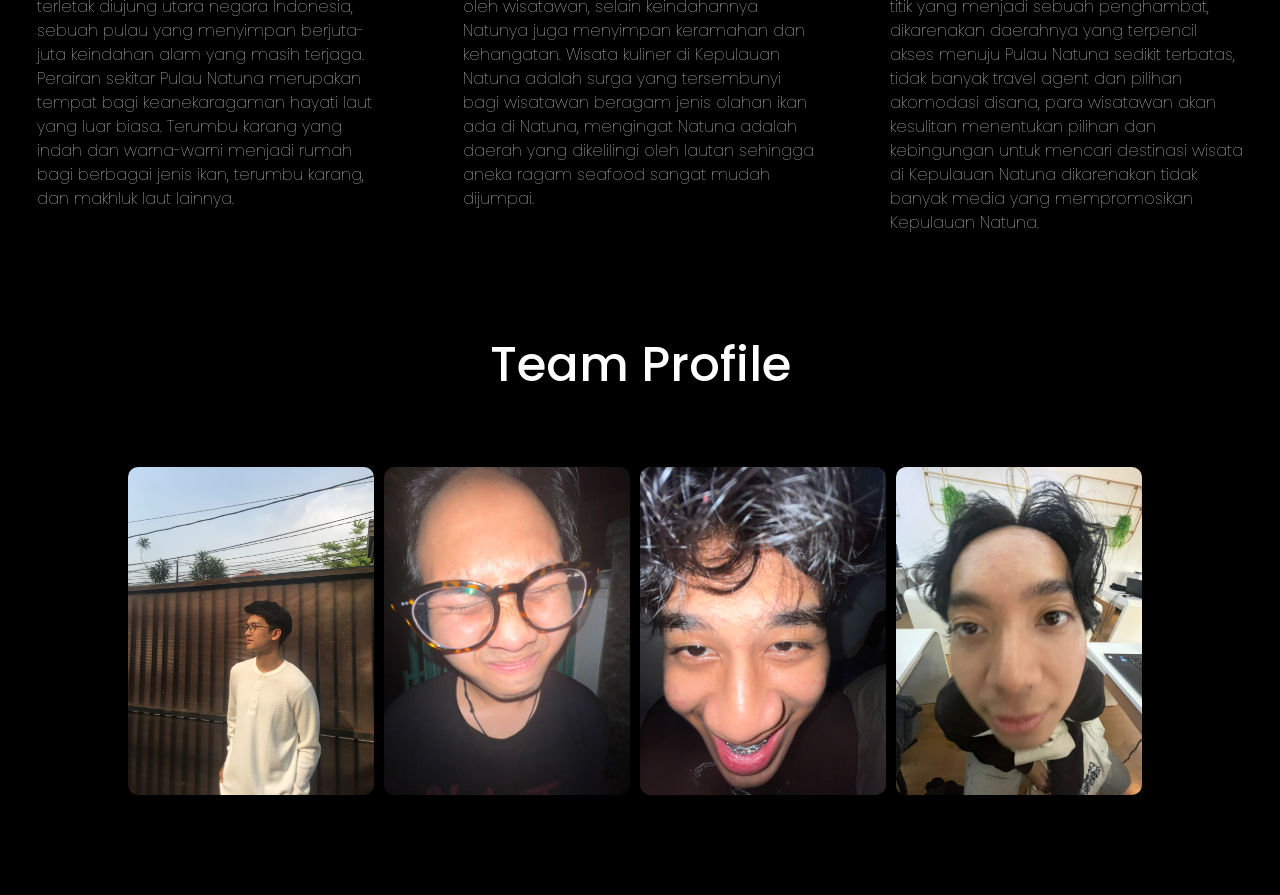
==== commit d6cf4fb1: "mengubah gambar thumb" ====
--- a/index.html
+++ b/index.html
@@ -100,7 +100,7 @@
               </div>
             </div>
             <div class="swiper-slide dark-layer">
-              <img src="img/gbr15.jpg" alt="" />
+              <img src="img/gbr7.jpg" alt="" />
               <div class="text-content">
                 <h2 class="title">Uttuna<span></span></h2>
                 <p>
@@ -118,7 +118,7 @@
               </div>
             </div>
             <div class="swiper-slide dark-layer">
-              <img src="img/gbr16.jpg" alt="" />
+              <img src="./images/GambarHome4.png" alt="" />
               <div class="text-content">
                 <h2 class="title">Uttuna<span></span></h2>
                 <p>
@@ -210,14 +210,14 @@
 
         <div class="bg-slider-thumbs">
           <div class="swiper-wrapper thumbs-container">
-            <img src="images/GambarHome1.png" class="swiper-slide" alt="" />
-            <img src="images/GambarHome2.png" class="swiper-slide" alt="" />
-            <img src="images/GambarHome3.png" class="swiper-slide" alt="" />
-            <img src="images/GambarHome4.png" class="swiper-slide" alt="" />
-            <img src="images/GambarHome5.png" class="swiper-slide" alt="" />
-            <img src="images/GambarHome6.png" class="swiper-slide" alt="" />
+            <img src="./img/gbr1.jpg" class="swiper-slide" alt="" />
+            <img src="./img/gbr2.jpg" class="swiper-slide" alt="" />
+            <img src="./img/gbr7.jpg" class="swiper-slide" alt="" />
+            <img src="./images/GambarHome4.png" class="swiper-slide" alt="" />
+            <img src="./img/gbr17.jpg" class="swiper-slide" alt="" />
+            <img src="./img/gbr18.jpg" class="swiper-slide" alt="" />
             <!-- <img src="images/GambarHome7.png" class="swiper-slide" alt=""> -->
-            <img src="images/GambarHome8.png" class="swiper-slide" alt="" />
+            <img src="./img/gbr19.jpg" class="swiper-slide" alt="" />
           </div>
         </div>
       </section>
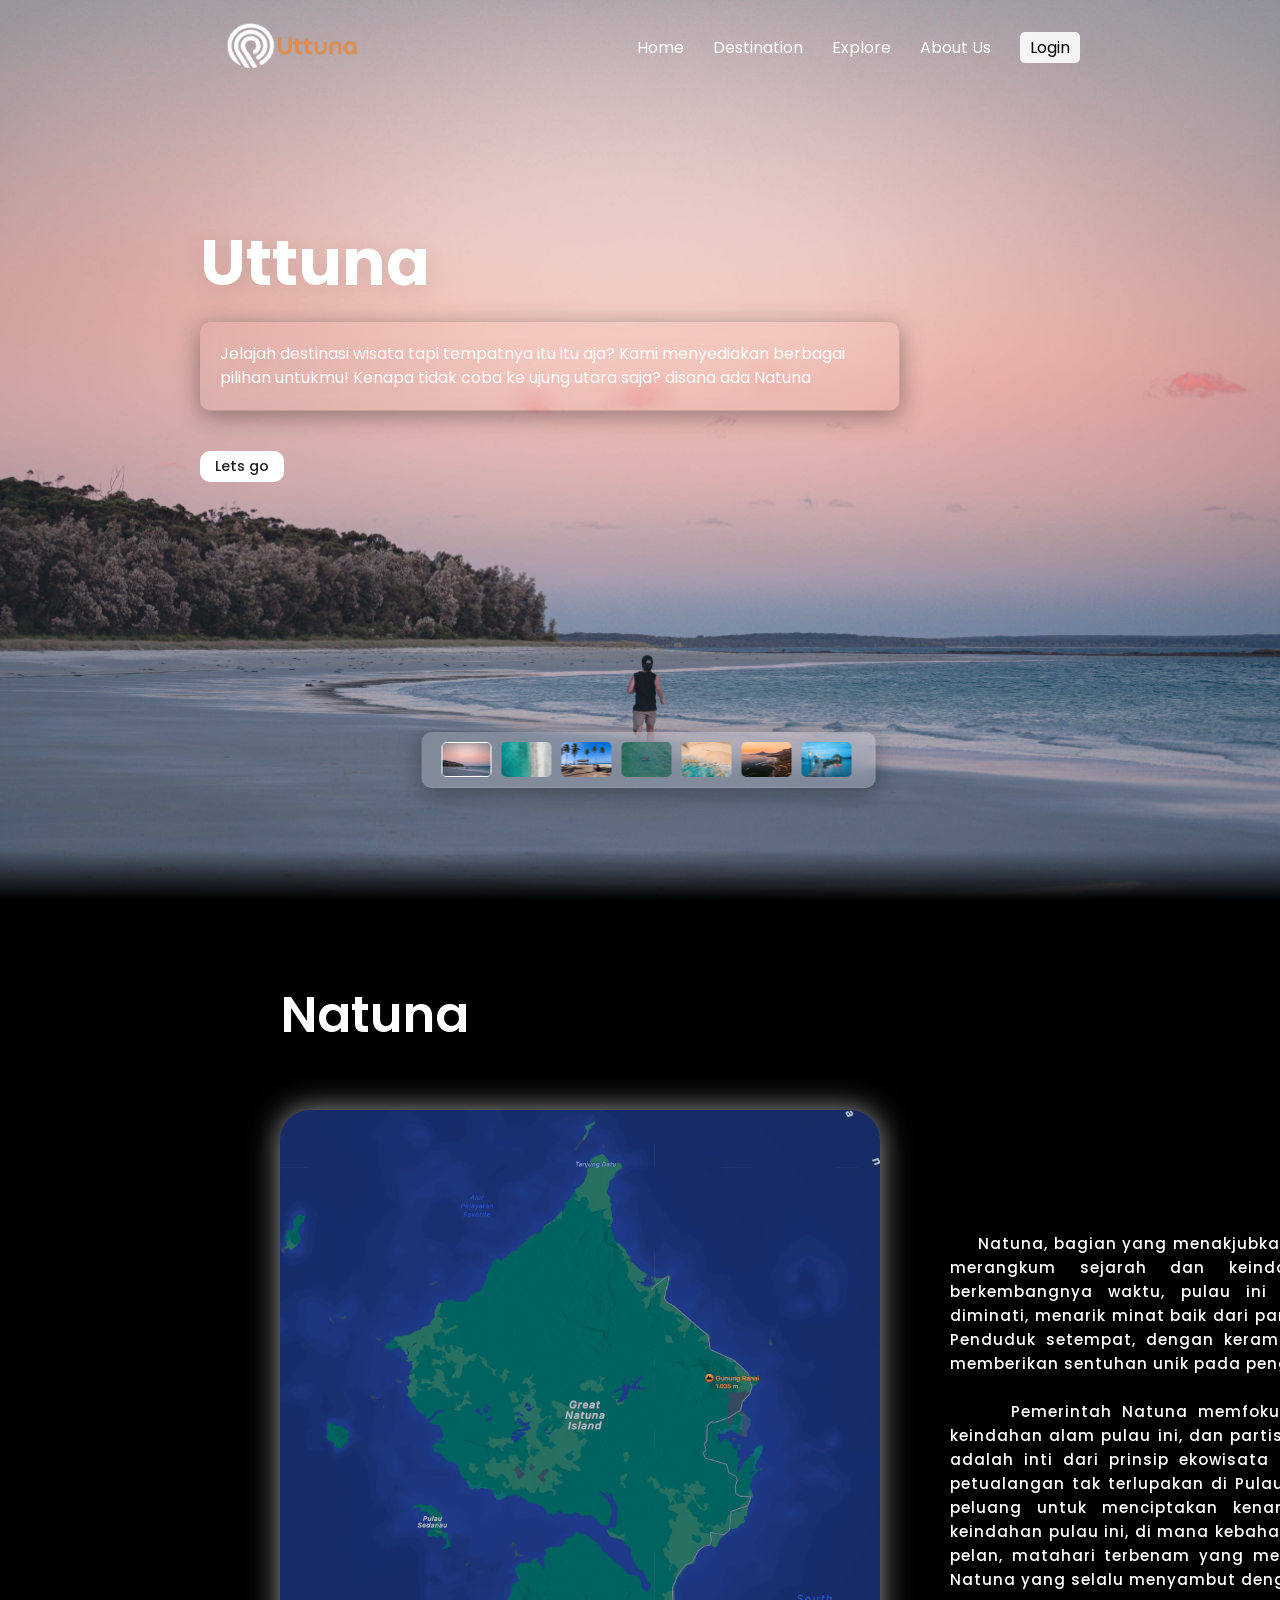
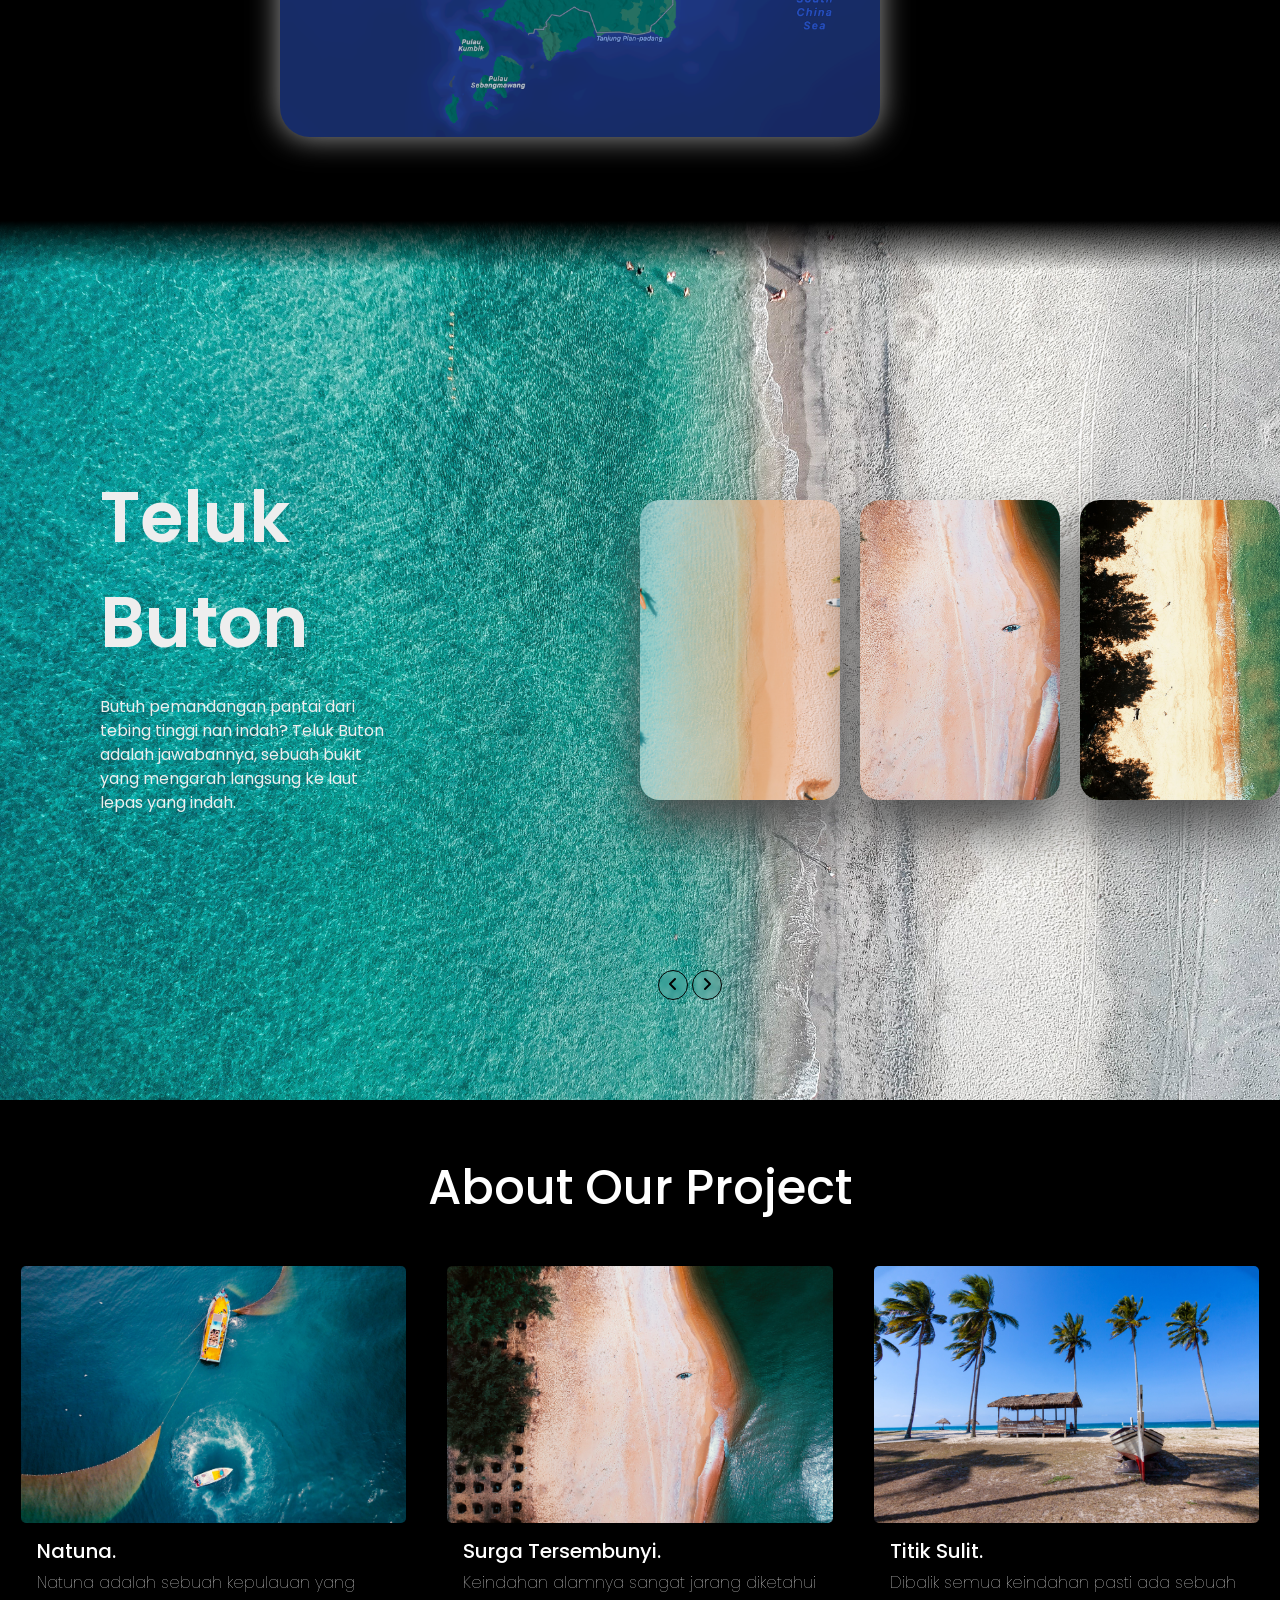
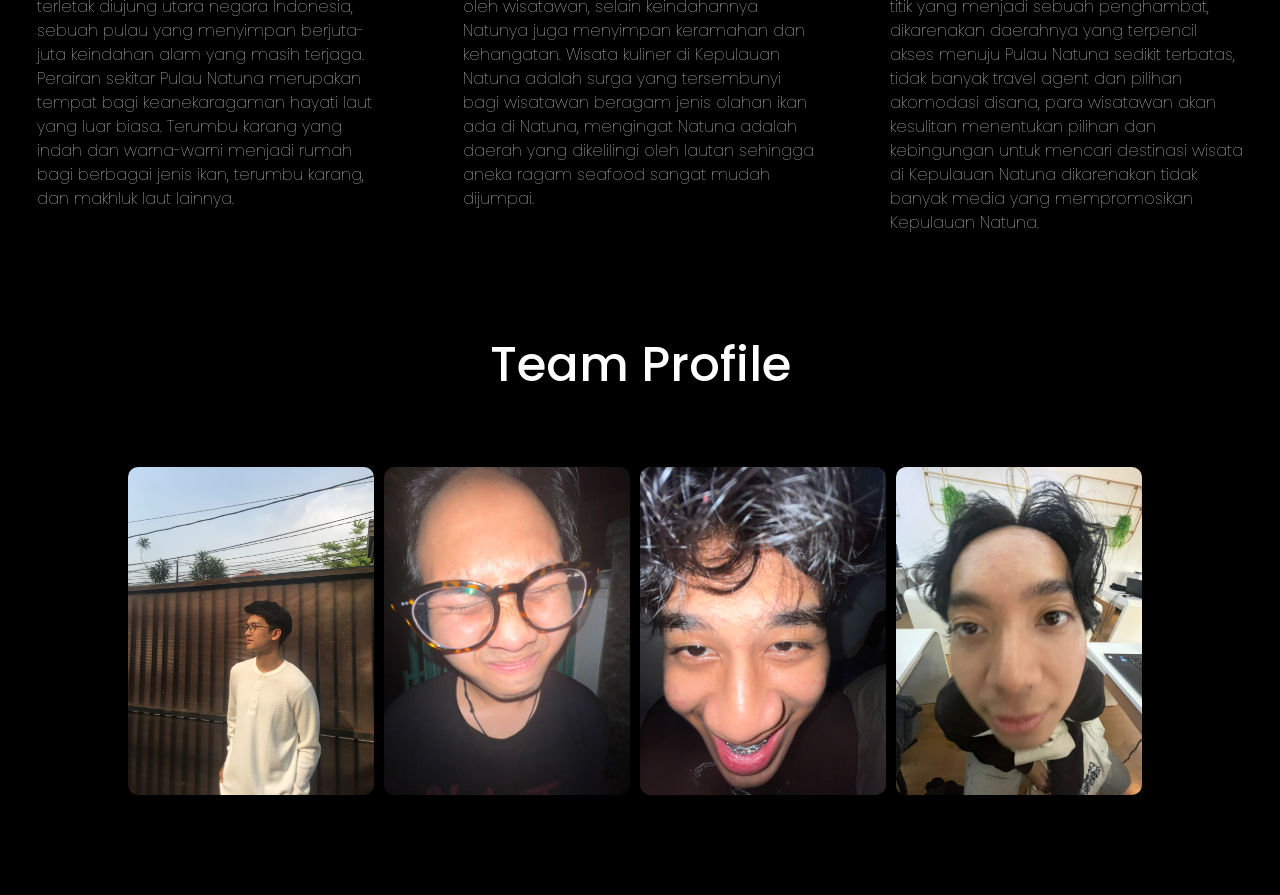
==== commit b3919580: "memeodifikasi bagian about gambar petna natuna" ====
--- a/index.html
+++ b/index.html
@@ -227,15 +227,15 @@
         <h2><i class="uil uil-map"></i> Natuna</h2>
         <div class="cont-about">
           <div>
-            <img class="petaNatuna" src="./images/peta-natuna.png">
-          </div>
-
-          <span>     Natuna, bagian yang menakjubkan dari Provinsi Kepulauan Riau, Indonesia, merangkum sejarah dan keindahan alam yang memikat. Seiring berkembangnya waktu, pulau ini telah menjadi destinasi wisata yang diminati, menarik minat baik dari para pelancong lokal maupun internasional. Penduduk setempat, dengan keramahan dan keanekaragaman budayanya, memberikan sentuhan unik pada pengalaman setiap pengunjung.<br><br> &nbsp;&nbsp;&nbsp;&nbsp; Pemerintah Natuna memfokuskan upaya mereka untuk melestarikan keindahan alam pulau ini, dan partisipasi aktif dalam pelestarian lingkungan adalah inti dari prinsip ekowisata yang dipegang teguh.njadi bagian dari petualangan tak terlupakan di Pulau Natuna, di mana setiap momen adalah peluang untuk menciptakan kenangan yang abadi. Selamat menikmati keindahan pulau ini, di mana kebahagiaan datang dalam bentuk ombak yang pelan, matahari terbenam yang mempesona, dan senyum ramah penduduk Natuna yang selalu menyambut dengan hangat.
-          </span>
-
+            <img  class="petaNatuna" src="./images/peta-natuna.png">
+          </div>
+          <div class="deskAbout">
+            <span>     Natuna, bagian yang menakjubkan dari Provinsi Kepulauan Riau, Indonesia, merangkum sejarah dan keindahan alam yang memikat. Seiring berkembangnya waktu, pulau ini telah menjadi destinasi wisata yang diminati, menarik minat baik dari para pelancong lokal maupun internasional. Penduduk setempat, dengan keramahan dan keanekaragaman budayanya, memberikan sentuhan unik pada pengalaman setiap pengunjung.<br><br> &nbsp;&nbsp;&nbsp;&nbsp; Pemerintah Natuna memfokuskan upaya mereka untuk melestarikan keindahan alam pulau ini, dan partisipasi aktif dalam pelestarian lingkungan adalah inti dari prinsip ekowisata yang dipegang teguh.njadi bagian dari petualangan tak terlupakan di Pulau Natuna, di mana setiap momen adalah peluang untuk menciptakan kenangan yang abadi. Selamat menikmati keindahan pulau ini, di mana kebahagiaan datang dalam bentuk ombak yang pelan, matahari terbenam yang mempesona, dan senyum ramah penduduk Natuna yang selalu menyambut dengan hangat.
+            </span>
+          </div>
         </div>
         
-        <div class="cont-about bawah">
+        <!-- <div class="cont-about bawah">
           <div class="gambarAbout">
             <img   src="./images/Lambang_Kabupaten_Natuna.png">
           </div>
@@ -246,7 +246,7 @@
             
             Selain itu, bentuk melingkar pada logo menciptakan kesan kesatuan dan persatuan antara alam dan budaya. Tulisan "Natuna" yang tersemat dengan gaya tipografi yang unik menambahkan elemen modern dan kesan profesional pada logo tersebut. Dengan keseluruhan desainnya, logo Natuna bukan hanya sebuah gambar, tetapi juga sebuah cerita visual tentang keindahan alam, keragaman budaya, dan sambutan hangat masyarakat Natuna. Logo ini menjadi identitas yang kuat dan mengundang untuk menjelajahi keajaiban pulau ini.</span>
 
-        </div>
+        </div> -->
       </section>
 
       <!-- Destination -->
--- a/CSS/style.css
+++ b/CSS/style.css
@@ -404,31 +404,77 @@
 }
 
 .about .cont-about{
-margin-top: 30px;
+margin-top: 200px;
+height: 300px;
 display: inline-flex;
-}
-
-.about .cont-about.bawah{
-  margin-top: 50px;
-  display: inline-flex;
-  }
+justify-content: center;
+align-items: center;
+}
 
 .about .cont-about .petaNatuna{
   background-color: #fff;
   height: auto;
+  width: 600px;
+  border-radius: 30px;
+  box-shadow: 0 0 30px rgba(255, 255, 255, 0.614);
+  margin-top: 40px;
+}
+
+.about .deskAbout {
+  margin-left: 70px;
+  width: 700px;
+  margin-top: 40px;
+  text-align: justify;
+  
+}
+
+.about .deskAbout span {
+  font-weight: 500;
+  font-size: 0.94em;
+  width: 70%;
+  margin-left: 30px;
+  white-space: pre-wrap;
+  letter-spacing: 1px;
+  margin: 25px 0;
+}
+
+.about h2 {
+  margin-top: 50px;
+  margin-left: 1px;
+  font-size: 3.1em;
+
+  font-weight: 600;
+}
+
+.abou .deskAbout {
+  width: 100%; /* Mengubah lebar menjadi 100% pada layar yang lebih kecil */
+  margin-left: 0; /* Menghapus margin kiri pada layar yang lebih kecil */
+}
+
+.abou .deskAbout span {
+  width: 100%; /* Mengubah lebar span menjadi 100% pada layar yang lebih kecil */
+  margin-left: 0; /* Menghapus margin kiri pada layar yang lebih kecil */
+}
+
+
+
+/* .about .cont-about.bawah{
+  margin-top: 50px;
+  height: 300px;
+  display: inline-flex;
+  } */
+
+
+
+.about .cont-about .gambarAbout {
+  background-color: rgb(0, 37, 107);
+  height: 282px; /* Tinggi latar belakang */
   width: 270px;
   border-radius: 30px;
   box-shadow: 0 0 30px rgba(255, 255, 255, 0.614);
-}
-
-.about .cont-about .gambarAbout {
-  background-color: rgb(0, 37, 107);
-  height: auto; /* Tinggi latar belakang */
-  width: 270px;
-  border-radius: 30px;
-  box-shadow: 0 0 30px rgba(255, 255, 255, 0.614);
-  background-size: 100% 80%; /* Ukuran latar belakang (tinggi x lebar) */
-  background-repeat: no-repeat;
+  background-size: 270px 282px; /* Ukuran latar belakang (tinggi x lebar) */
+
+  /* background-repeat: no-repeat; */
   background-position: center;
   overflow: hidden; /* Mengatasi masalah overflow */
   display: flex;
@@ -441,6 +487,7 @@
 .about .cont-about .gambarAbout img {
   height: 200px; /* Tinggi gambar di dalam latar belakang */
   width: auto;
+  max-width: 100%;
   display: block; /* Mengatasi margin bawah pada elemen img */
   margin: 0 auto; /* Posisi gambar di tengah */
 }
@@ -454,27 +501,17 @@
 
 
 
+
+
+.about span {
+  
+}
+
 .about h2 {
-
-  font-weight: 600;
-}
-
-.about span {
-  margin: 25px 0;
-}
-
-.about h2 {
-  margin-left: 1px;
-  font-size: 3.1em;
-}
-
-.about span {
-  font-weight: 320;
-  font-size: 0.9em;
-  width: 70%;
-  margin-left: 30px;
-  white-space: pre-wrap;
-}
+  
+}
+
+
 
 /* ==== Media queries (max-width: 1100px) ==== */
 @media screen and (max-width: 1100px) {
@@ -598,6 +635,64 @@
     font-size: 1.3em;
     margin-right: 5px;
   }
+  .about {
+    height: 100vh;
+    background-color: black;
+    padding-left: 30px;
+    /* scroll-snap-align: start; */
+  }
+  
+  .about .cont-about{
+  margin-top: 30px;
+  height: 300px;
+  display: inline;
+  justify-content: center;
+  align-items: center;
+  flex-direction: row;
+  
+  }
+  
+  .about .cont-about .petaNatuna{
+    background-color: #fff;
+    height: auto;
+    width:370px;
+    border-radius: 30px;
+    box-shadow: 0 0 30px rgba(255, 255, 255, 0.614);
+    margin-left: 300px;
+    margin-top: 60px;
+    
+  }
+  
+  .about .deskAbout {
+    margin-left: 220px;
+    width: 520px;
+    height: 70%;
+    margin-top: 50px;
+    text-align: justify;
+    
+    
+  }
+  
+  .about .deskAbout span {
+    font-weight: 500;
+    font-size: 0.7em;
+    width: 70%;
+    margin-left: 0px;
+    white-space: pre-wrap;
+    letter-spacing: 0.3px;
+    margin: 25px 0;
+    height: 20vh;
+  }
+  
+  .about h2 {
+    margin-top: 20px;
+    margin-left: 1px;
+    font-size: 3.1em;
+  
+    font-weight: 600;
+  }
+  
+  
 }
 
 /* ==== Media queries (max-width: 785px) ==== */
@@ -726,6 +821,67 @@
     font-size: 1.3em;
     margin-right: 5px;
   }
+
+  /* .about .cont-about span{
+    height: 270px;
+  } */
+  
+  .about {
+    height: 100vh;
+    background-color: black;
+    padding-left: 30px;
+    /* scroll-snap-align: start; */
+  }
+  
+  .about .cont-about{
+  margin-top: 30px;
+  height: 300px;
+  display: inline;
+  justify-content: center;
+  align-items: center;
+  flex-direction: row;
+  
+  }
+  
+  .about .cont-about .petaNatuna{
+    background-color: #fff;
+    height: auto;
+    width:370px;
+    border-radius: 30px;
+    box-shadow: 0 0 30px rgba(255, 255, 255, 0.614);
+    margin-left: 15%;
+    margin-top: 60px;
+    
+  }
+  
+  .about .deskAbout {
+    margin-left: 15%;
+    width: 370px;
+    height: 70%;
+    margin-top: 40px;
+    text-align: justify;
+    
+    
+  }
+  
+  .about .deskAbout span {
+    font-weight: 500;
+    font-size: 0.7em;
+    width: 70%;
+    margin-left: 0px;
+    white-space: pre-wrap;
+    letter-spacing: 0.3px;
+    margin: 25px 0;
+    height: 20vh;
+  }
+  
+  .about h2 {
+    margin-top: 20px;
+    margin-left: 1px;
+    font-size: 3.1em;
+  
+    font-weight: 600;
+  }
 }
 
 /* ==== Navigation Menu ==== */
